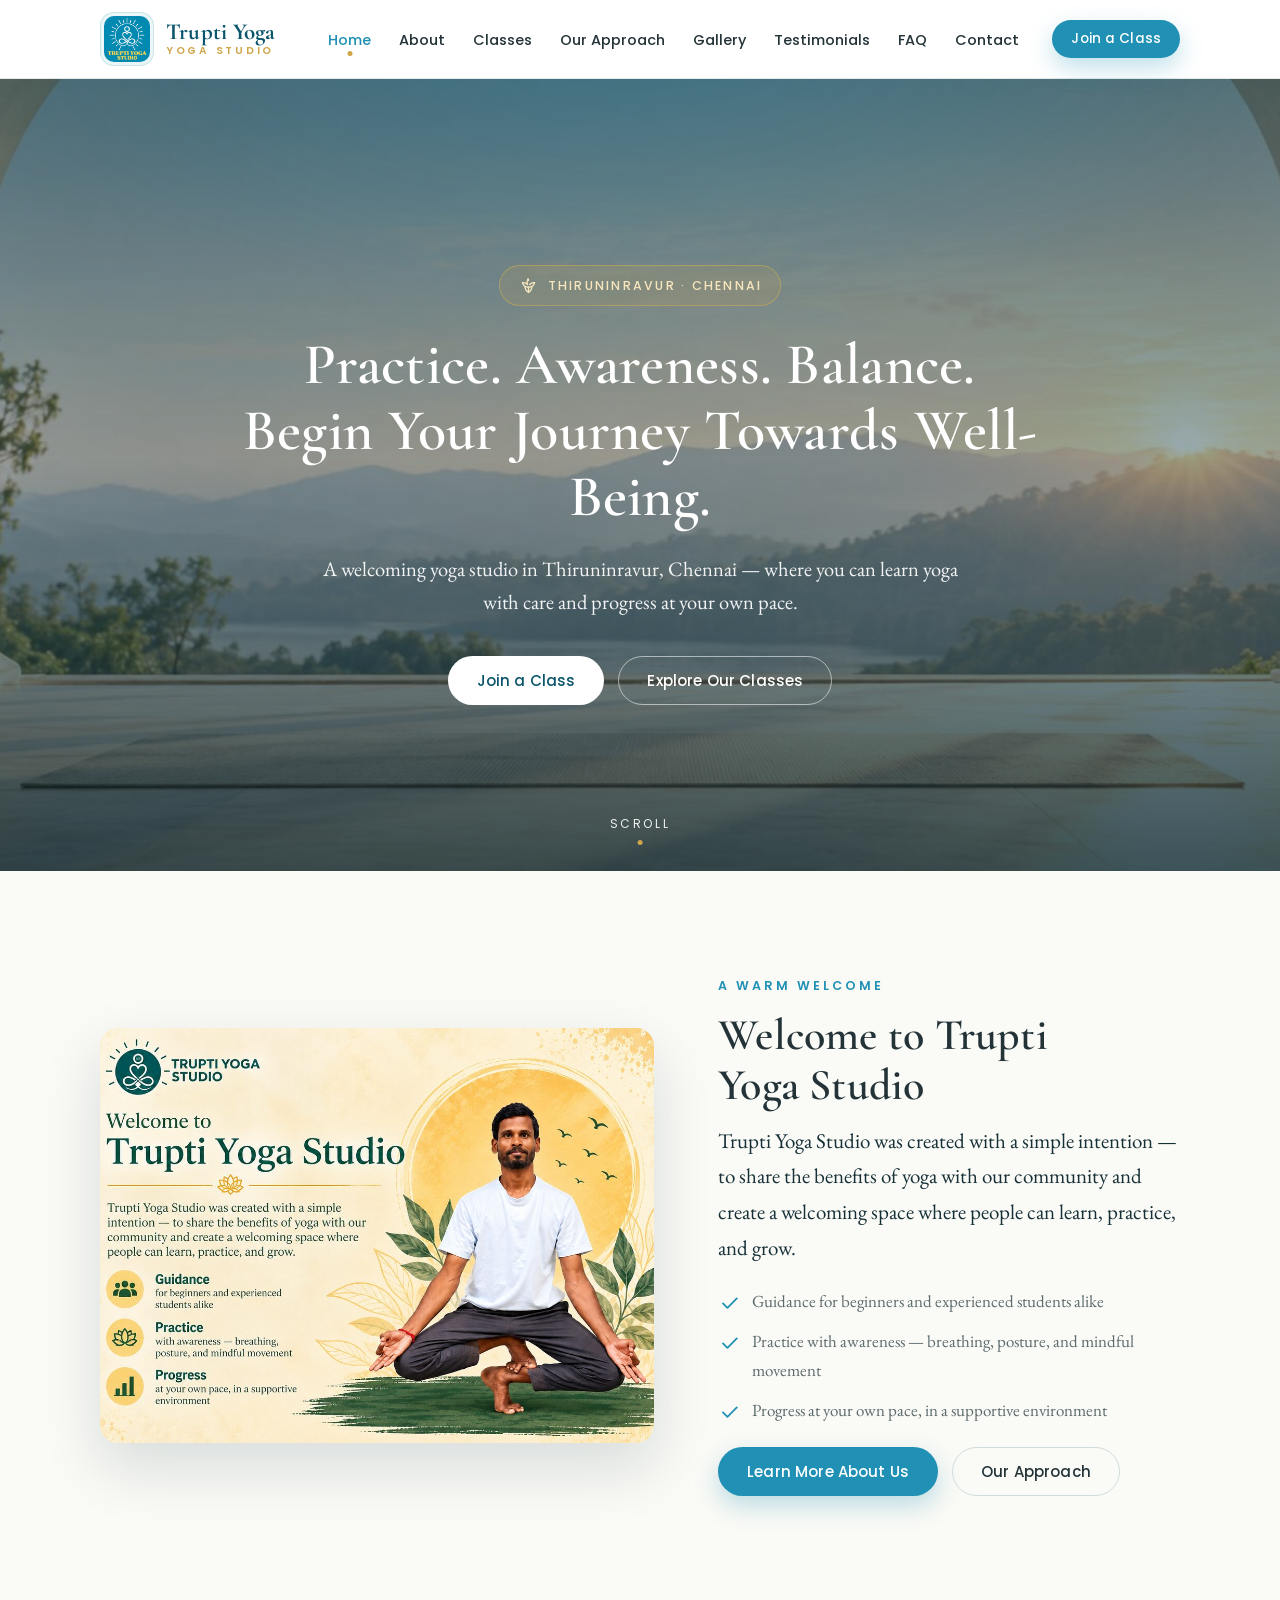
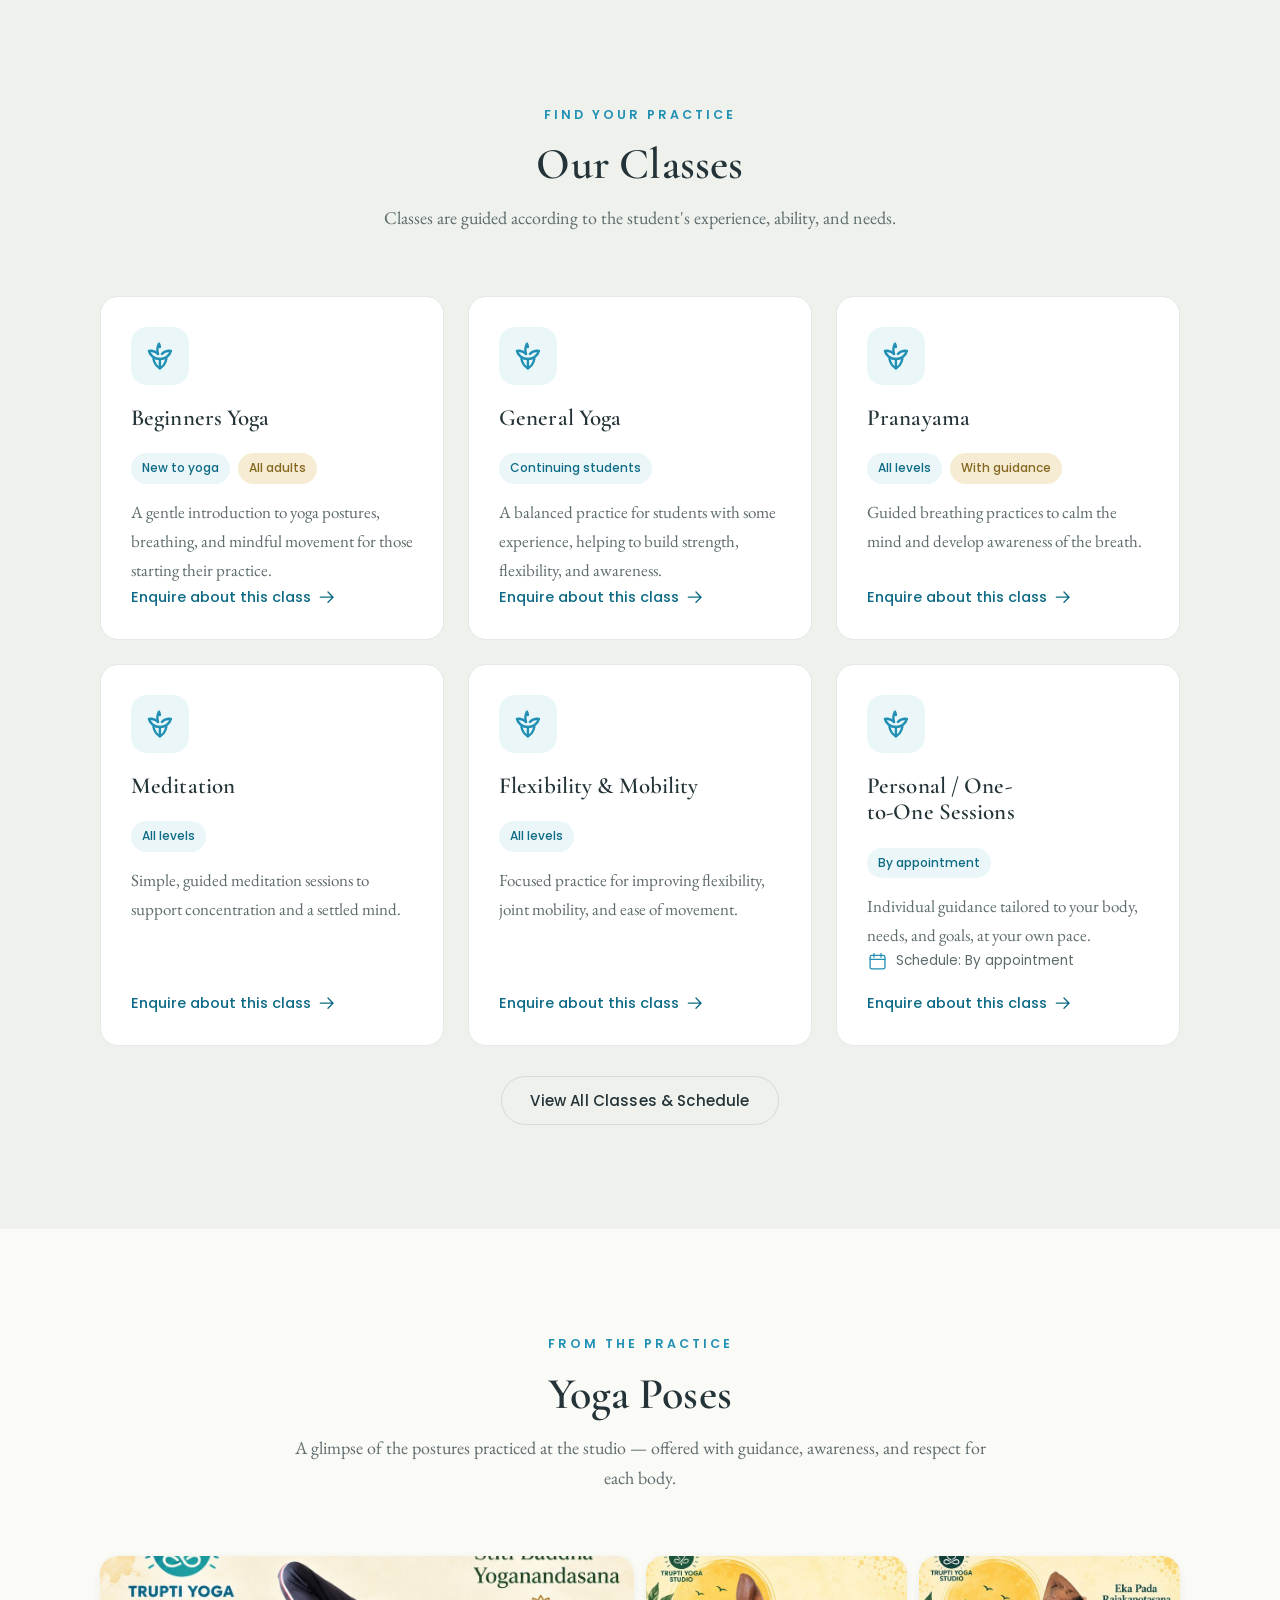
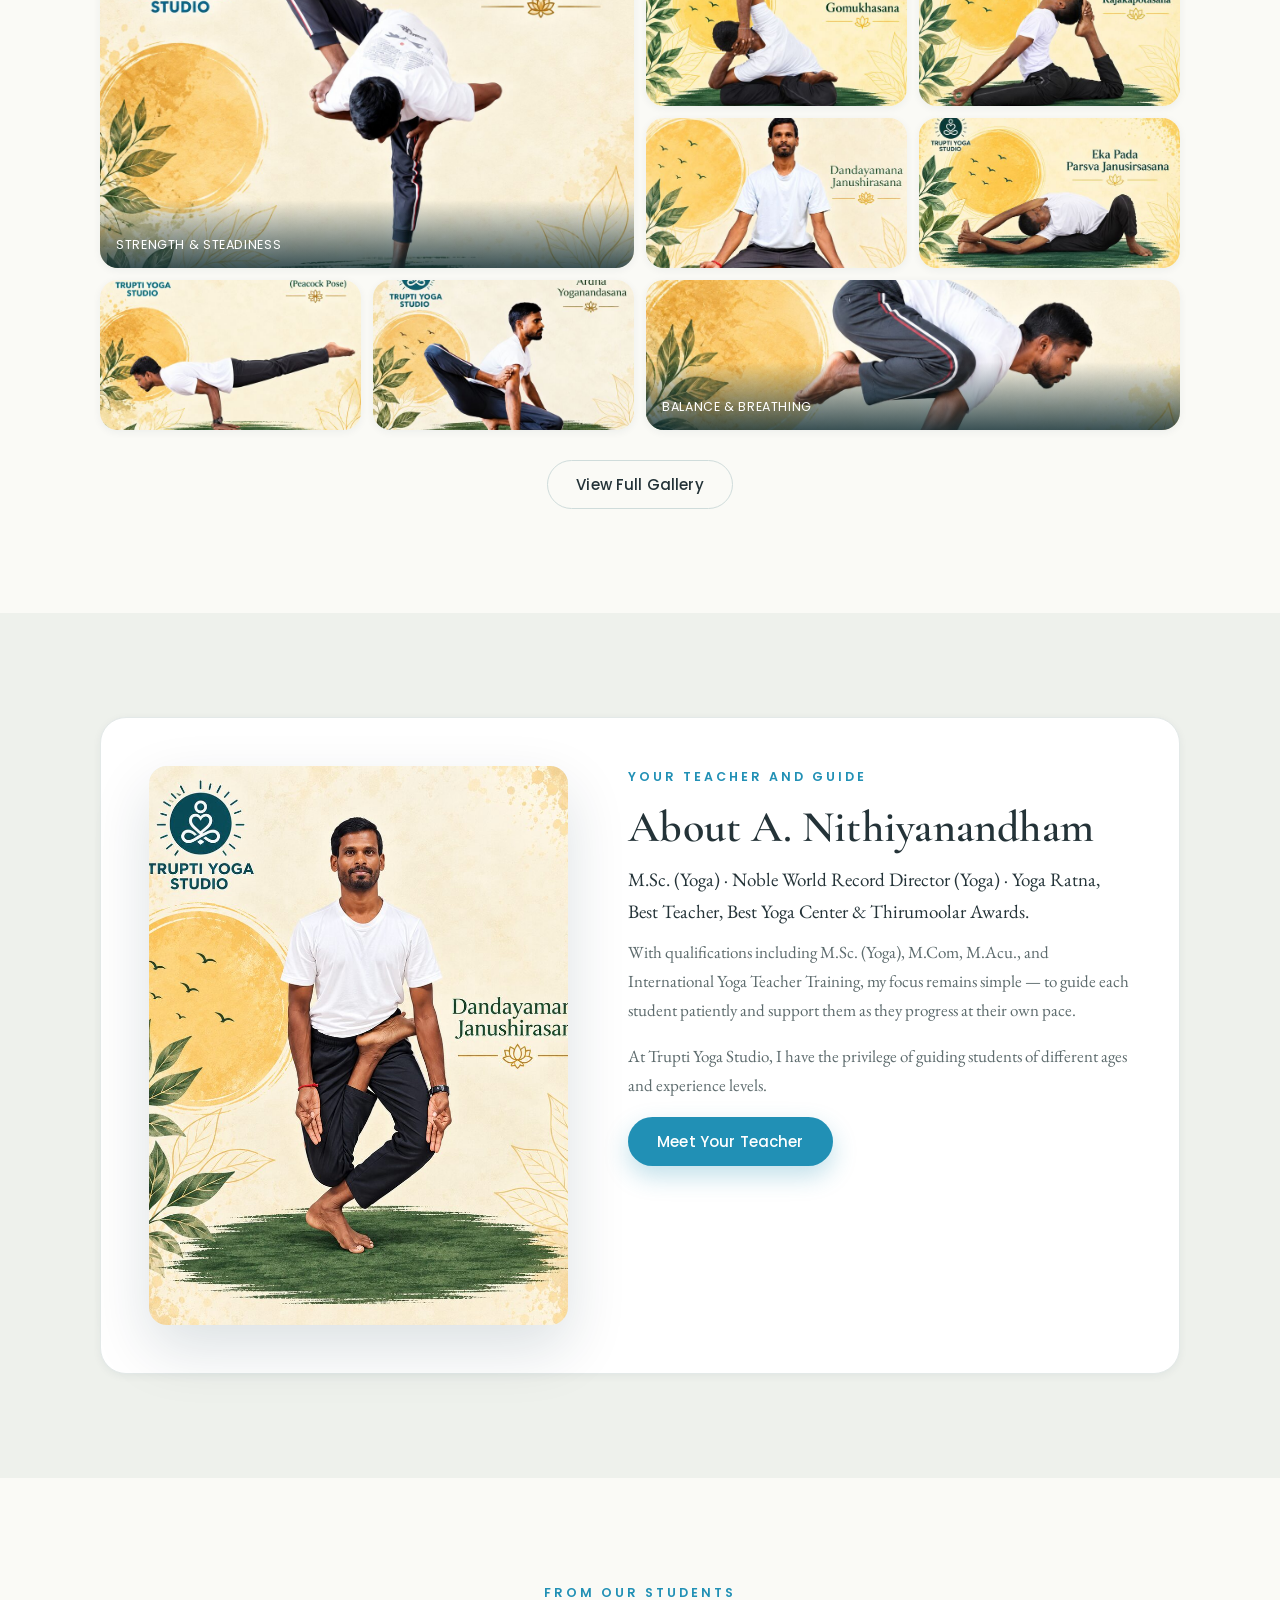
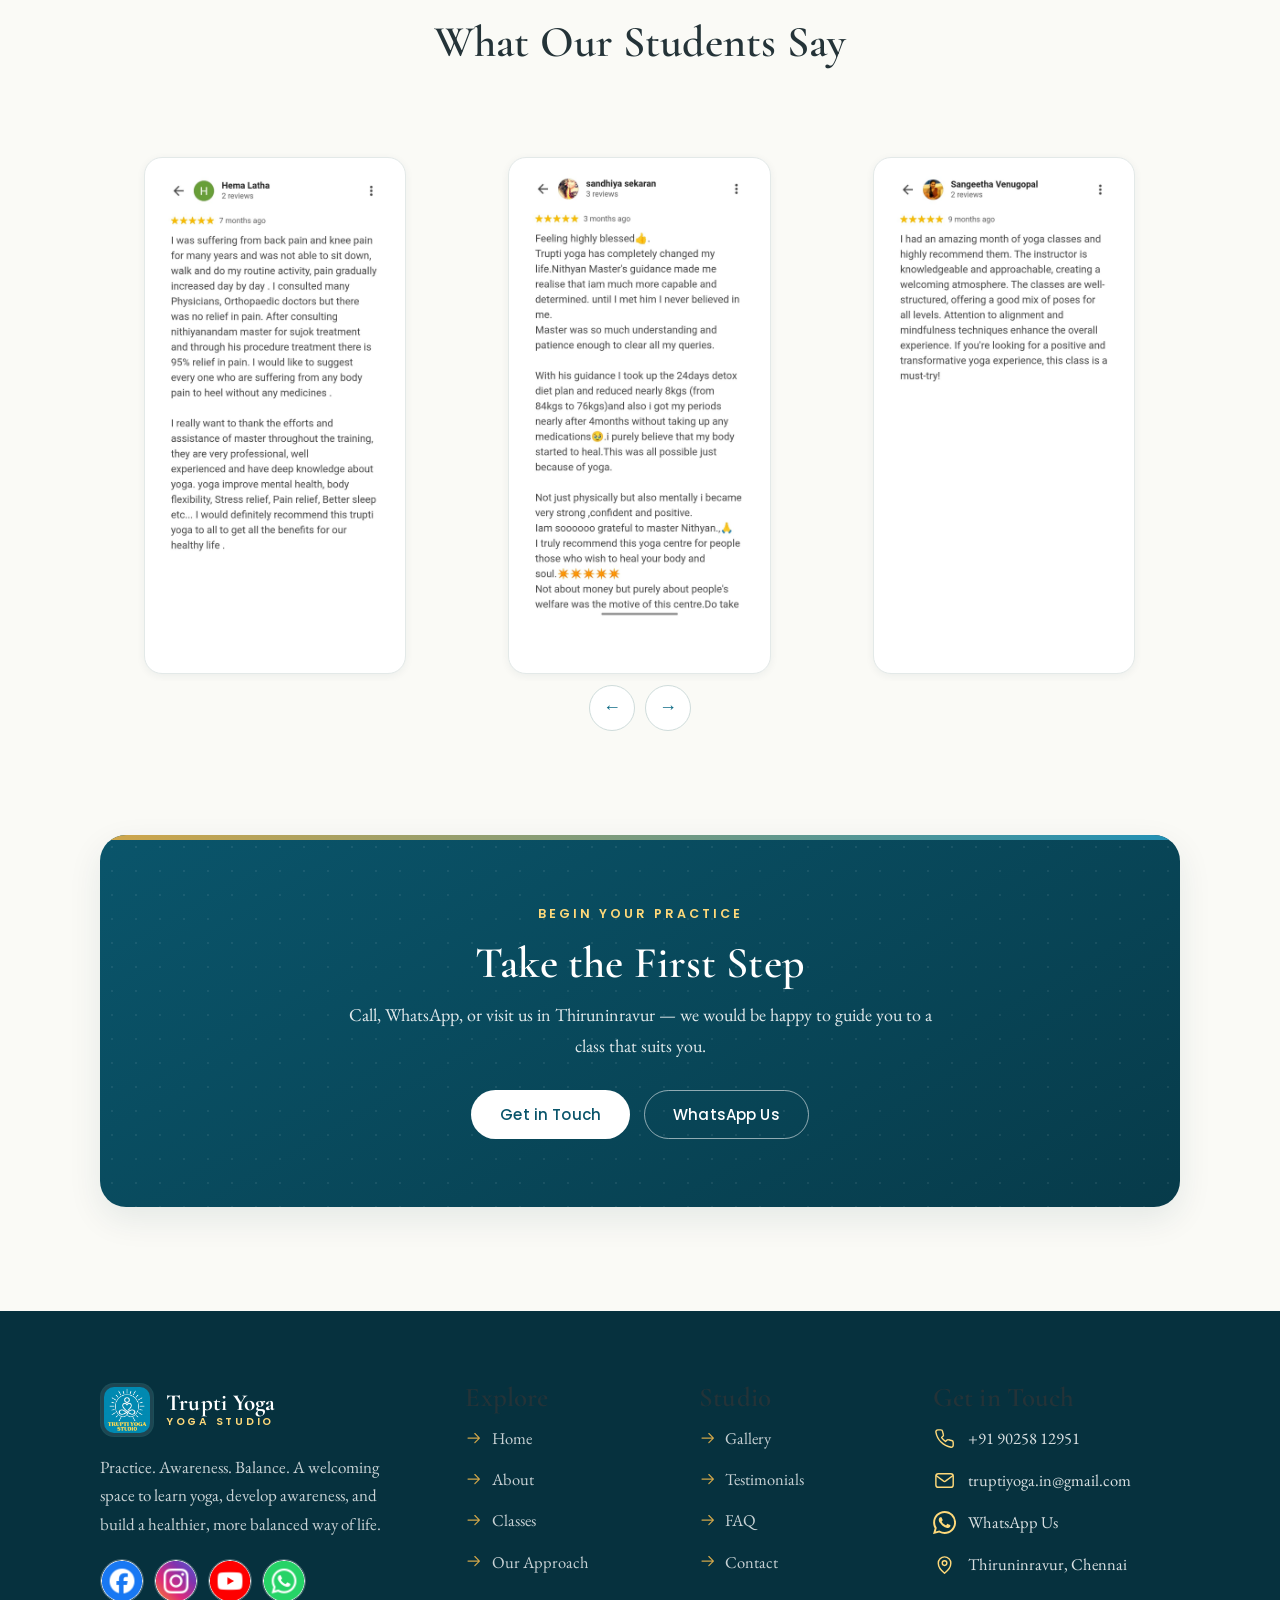
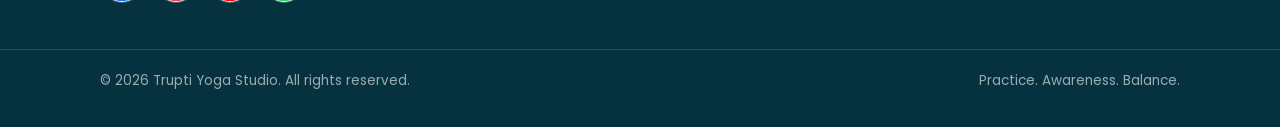
==== index.html @ 6961a02c "Trupti Yoga Studio website — static 8-page site with gallery, testimonials, FAQ and image pipeline" ====
<!DOCTYPE html>
<html lang="en">
<head>
  <meta charset="utf-8">
  <meta name="viewport" content="width=device-width, initial-scale=1">
  <title>Trupti Yoga Studio — Yoga Classes in Thiruninravur, Chennai</title>
  <meta name="description" content="Trupti Yoga Studio offers yoga classes in Thiruninravur, Chennai. Learn yoga with care, practice with awareness, and progress at your own pace under experienced guidance.">
  <link rel="canonical" href="https://truptiyoga.in/">
  <meta property="og:type" content="website">
  <meta property="og:site_name" content="Trupti Yoga Studio">
  <meta property="og:title" content="Trupti Yoga Studio — Practice. Awareness. Balance.">
  <meta property="og:description" content="A welcoming yoga studio in Thiruninravur, Chennai. Begin your journey towards balance and well-being.">
  <meta property="og:url" content="https://truptiyoga.in/">
  <meta property="og:image" content="https://truptiyoga.in/assets/img-gen/hero/hero.jpg">
  <meta name="twitter:card" content="summary_large_image">
  <link rel="icon" href="assets/img/favicon.png">
  <link rel="apple-touch-icon" href="assets/img/favicon.png">
  <link rel="preconnect" href="https://fonts.googleapis.com">
  <link rel="preconnect" href="https://fonts.gstatic.com" crossorigin>
  <link href="https://fonts.googleapis.com/css2?family=Cormorant+Garamond:wght@500;600;700&family=EB+Garamond:ital,wght@0,400;0,500;1,400&family=Poppins:wght@400;500;600&display=swap" rel="stylesheet">
  <link rel="stylesheet" href="assets/css/style.css">
  <script type="application/ld+json">
  {
    "@context": "https://schema.org",
    "@type": "YogaStudio",
    "name": "Trupti Yoga Studio",
    "image": "https://truptiyoga.in/assets/img-gen/hero/hero.jpg",
    "url": "https://truptiyoga.in/",
    "telephone": "+919025812951",
    "email": "truptiyoga.in@gmail.com",
    "founder": { "@type": "Person", "name": "A. Nithiyanandham" },
    "address": [
      {
        "@type": "PostalAddress",
        "streetAddress": "No. 48B, 6th Street, Sriram Nagar, Thiruninravur",
        "addressLocality": "Chennai",
        "postalCode": "602024",
        "addressCountry": "IN"
      }
    ],
    "sameAs": [
      "https://www.facebook.com/Truptiyogain-1676093939148452/",
      "https://www.instagram.com/truptiyoga.in/profilecard/?igsh=MXFwMzd0Mjl0b3k1cw==",
      "https://youtube.com/channel/UCzvp51ODq6W5MI6fbsEOo-w"
    ]
  }
  </script>
</head>
<body>
  <a class="skip-link" href="#main">Skip to main content</a>

  <header class="site-header">
    <div class="container header-inner">
      <a class="brand" href="index.html" aria-label="Trupti Yoga Studio — home">
        <span class="brand-logo"><img src="assets/img/trupti-logo.jpg" alt="Trupti Yoga Studio logo"></span>
        <span class="brand-text">
          <span class="brand-name">Trupti Yoga</span>
          <span class="brand-tag">Yoga Studio</span>
        </span>
      </a>
      <nav class="nav" aria-label="Primary navigation">
        <ul class="nav-list">
          <li><a class="nav-link" href="index.html">Home</a></li>
          <li><a class="nav-link" href="about.html">About</a></li>
          <li><a class="nav-link" href="classes.html">Classes</a></li>
          <li><a class="nav-link" href="approach.html">Our Approach</a></li>
          <li><a class="nav-link" href="gallery.html">Gallery</a></li>
          <li><a class="nav-link" href="testimonials.html">Testimonials</a></li>
          <li><a class="nav-link" href="faq.html">FAQ</a></li>
          <li><a class="nav-link" href="contact.html">Contact</a></li>
        </ul>
        <a class="btn btn--primary btn--sm nav-cta" href="contact.html">Join a Class</a>
      </nav>
      <button type="button" class="nav-toggle" aria-expanded="false" aria-controls="mobile-menu" aria-label="Open menu">
        <svg class="icon" aria-hidden="true"><use href="assets/icons.svg?v=brand#i-menu"></use></svg>
      </button>
    </div>
  </header>

  <div class="mobile-menu" id="mobile-menu">
    <div class="mobile-menu-top">
      <span class="brand-name" style="color:#fff">Trupti Yoga</span>
      <button type="button" class="mobile-menu-close" aria-label="Close menu">
        <svg class="icon" aria-hidden="true"><use href="assets/icons.svg?v=brand#i-close"></use></svg>
      </button>
    </div>
    <nav aria-label="Mobile navigation">
      <ul class="mobile-nav">
        <li><a class="mobile-nav-link" href="index.html">Home</a></li>
        <li><a class="mobile-nav-link" href="about.html">About</a></li>
        <li><a class="mobile-nav-link" href="classes.html">Classes</a></li>
        <li><a class="mobile-nav-link" href="approach.html">Our Approach</a></li>
        <li><a class="mobile-nav-link" href="gallery.html">Gallery</a></li>
        <li><a class="mobile-nav-link" href="testimonials.html">Testimonials</a></li>
        <li><a class="mobile-nav-link" href="faq.html">FAQ</a></li>
        <li><a class="mobile-nav-link" href="contact.html">Contact</a></li>
      </ul>
    </nav>
    <div class="mobile-menu-foot">
      <a class="btn btn--light" href="contact.html">Join a Class</a>
      <a href="tel:+919025812951"><svg class="icon" aria-hidden="true"><use href="assets/icons.svg?v=brand#i-phone"></use></svg>+91 90258 12951</a>
      <a href="mailto:truptiyoga.in@gmail.com"><svg class="icon" aria-hidden="true"><use href="assets/icons.svg?v=brand#i-mail"></use></svg>truptiyoga.in@gmail.com</a>
      <div class="mobile-menu-social">
        <a href="https://www.facebook.com/Truptiyogain-1676093939148452/" target="_blank" rel="noopener" aria-label="Facebook"><img class="social-img" src="assets/img/social/facebook.jpg" alt="Facebook" width="44" height="44"></a>
        <a href="https://www.instagram.com/truptiyoga.in/profilecard/?igsh=MXFwMzd0Mjl0b3k1cw==" target="_blank" rel="noopener" aria-label="Instagram"><img class="social-img" src="assets/img/social/instagram.jpg" alt="Instagram" width="44" height="44"></a>
        <a href="https://youtube.com/channel/UCzvp51ODq6W5MI6fbsEOo-w" target="_blank" rel="noopener" aria-label="YouTube"><img class="social-img" src="assets/img/social/youtube.jpg" alt="YouTube" width="44" height="44"></a>
        <a href="https://wa.me/+919025812951" target="_blank" rel="noopener" aria-label="WhatsApp"><img class="social-img" src="assets/img/social/whatsapp.jpg" alt="WhatsApp" width="44" height="44"></a>
      </div>
    </div>
  </div>

  <main id="main">
    <!-- ============ HERO ============ -->
    <section class="hero" aria-label="Welcome to Trupti Yoga Studio">
      <div class="hero-media">
        <img src="assets/img-gen/hero/hero-md.jpg" srcset="assets/img-gen/hero/hero-md.jpg 1200w, assets/img-gen/hero/hero.jpg 1600w" sizes="100vw" alt="" fetchpriority="high">
      </div>
      <div class="hero-inner">
        <span class="hero-badge"><svg class="icon" aria-hidden="true"><use href="assets/icons.svg?v=brand#i-lotus"></use></svg>Thiruninravur · Chennai</span>
        <h1 class="hero-title">Practice. Awareness. Balance.<br>Begin Your Journey Towards Well-Being.</h1>
        <p class="hero-sub">A welcoming yoga studio in Thiruninravur, Chennai — where you can learn yoga with care and progress at your own pace.</p>
        <div class="hero-actions">
          <a class="btn btn--light" href="contact.html">Join a Class</a>
          <a class="btn btn--on-dark" href="classes.html">Explore Our Classes</a>
        </div>
      </div>
      <a class="hero-scroll" href="#welcome" aria-label="Scroll down to welcome section">
        <span>Scroll</span>
        <span class="dot"></span>
      </a>
    </section>

    <!-- ============ WELCOME ============ -->
    <section id="welcome" class="section">
      <div class="container">
        <div class="split split--flip">
          <div class="split-media reveal">
            <div class="frame frame--4-3">
              <img src="assets/img-gen/sections/welcome.jpg" alt="Yoga practice at Trupti Yoga Studio" loading="lazy">
            </div>
          </div>
          <div class="split-body reveal">
            <span class="sec-eyebrow">A warm welcome</span>
            <h2>Welcome to Trupti Yoga Studio</h2>
            <p class="lead">Trupti Yoga Studio was created with a simple intention — to share the benefits of yoga with our community and create a welcoming space where people can learn, practice, and grow.</p>
            <ul class="benefit-list" style="margin:22px 0;">
              <li><svg class="icon" aria-hidden="true"><use href="assets/icons.svg?v=brand#i-check"></use></svg>Guidance for beginners and experienced students alike</li>
              <li><svg class="icon" aria-hidden="true"><use href="assets/icons.svg?v=brand#i-check"></use></svg>Practice with awareness — breathing, posture, and mindful movement</li>
              <li><svg class="icon" aria-hidden="true"><use href="assets/icons.svg?v=brand#i-check"></use></svg>Progress at your own pace, in a supportive environment</li>
            </ul>
            <div class="hero-actions" style="justify-content:flex-start;">
              <a class="btn btn--primary" href="about.html">Learn More About Us</a>
              <a class="btn btn--ghost" href="approach.html">Our Approach</a>
            </div>
          </div>
        </div>
      </div>
    </section>

    <!-- ============ CLASSES ============ -->
    <section id="classes" class="section section--tint">
      <div class="container">
        <div class="sec-head reveal">
          <span class="sec-eyebrow">Find your practice</span>
          <h2 class="sec-title">Our Classes</h2>
          <p class="sec-sub">Classes are guided according to the student's experience, ability, and needs.</p>
          <span class="sec-divider" aria-hidden="true"></span>
        </div>
        <div id="classes-grid" class="classes-grid">
          <noscript><p class="sec-sub">Please enable JavaScript to view the class list, or <a href="contact.html">contact us</a> directly.</p></noscript>
        </div>
        <div class="hero-actions" style="margin-top:30px;">
          <a class="btn btn--ghost" href="classes.html">View All Classes &amp; Schedule</a>
        </div>
      </div>
    </section>

    <!-- ============ POSES ============ -->
    <section class="section">
      <div class="container">
        <div class="sec-head reveal">
          <span class="sec-eyebrow">From the practice</span>
          <h2 class="sec-title">Yoga Poses</h2>
          <p class="sec-sub">A glimpse of the postures practiced at the studio — offered with guidance, awareness, and respect for each body.</p>
          <span class="sec-divider" aria-hidden="true"></span>
        </div>
        <div class="collage">
          <a href="gallery.html" class="collage-tile c-big reveal" aria-label="Open gallery — yoga poses at Trupti Yoga Studio">
            <img src="assets/img-gen/gallery/pose-full-02.jpg" alt="Yoga pose at Trupti Yoga Studio" loading="lazy">
            <span class="collage-cap">Strength &amp; steadiness</span>
          </a>
          <a href="gallery.html" class="collage-tile reveal reveal-delay-1" aria-label="Open gallery — yoga poses at Trupti Yoga Studio">
            <img src="assets/img-gen/gallery/gal-pose-15.jpg" alt="Yoga pose at Trupti Yoga Studio" loading="lazy">
          </a>
          <a href="gallery.html" class="collage-tile reveal reveal-delay-2" aria-label="Open gallery — yoga poses at Trupti Yoga Studio">
            <img src="assets/img-gen/gallery/gal-pose-14.jpg" alt="Yoga pose at Trupti Yoga Studio" loading="lazy">
          </a>
          <a href="gallery.html" class="collage-tile reveal reveal-delay-1" aria-label="Open gallery — yoga poses at Trupti Yoga Studio">
            <img src="assets/img-gen/gallery/gal-pose-08.jpg" alt="Yoga pose at Trupti Yoga Studio" loading="lazy">
          </a>
          <a href="gallery.html" class="collage-tile reveal reveal-delay-2" aria-label="Open gallery — yoga poses at Trupti Yoga Studio">
            <img src="assets/img-gen/gallery/gal-pose-12.jpg" alt="Yoga pose at Trupti Yoga Studio" loading="lazy">
          </a>
          <a href="gallery.html" class="collage-tile reveal reveal-delay-1" aria-label="Open gallery — yoga poses at Trupti Yoga Studio">
            <img src="assets/img-gen/gallery/gal-pose-09.jpg" alt="Yoga pose at Trupti Yoga Studio" loading="lazy">
          </a>
          <a href="gallery.html" class="collage-tile reveal reveal-delay-2" aria-label="Open gallery — yoga poses at Trupti Yoga Studio">
            <img src="assets/img-gen/gallery/gal-pose-03.jpg" alt="Yoga pose at Trupti Yoga Studio" loading="lazy">
          </a>
          <a href="gallery.html" class="collage-tile c-wide reveal" aria-label="Open gallery — yoga poses at Trupti Yoga Studio">
            <img src="assets/img-gen/gallery/pose-full-01.jpg" alt="Yoga pose at Trupti Yoga Studio" loading="lazy">
            <span class="collage-cap">Balance &amp; breathing</span>
          </a>
        </div>
        <div class="hero-actions" style="margin-top:30px;">
          <a class="btn btn--ghost" href="gallery.html">View Full Gallery</a>
        </div>
      </div>
    </section>

    <!-- ============ TEACHER ============ -->
    <section class="section section--tint">
      <div class="container">
        <div class="teacher-card reveal">
          <div class="frame frame--3-4">
            <img src="assets/img-gen/sections/teacher.jpg" alt="A. Nithiyanandham in a yoga pose" loading="lazy">
          </div>
          <div>
            <span class="sec-eyebrow">Your teacher and guide</span>
            <h2>About A. Nithiyanandham</h2>
            <p class="lead" style="margin-bottom:10px;">M.Sc. (Yoga) · Noble World Record Director (Yoga) · Yoga Ratna, Best Teacher, Best Yoga Center &amp; Thirumoolar Awards.</p>
            <div class="card-text">
              <p>With qualifications including M.Sc. (Yoga), M.Com, M.Acu., and International Yoga Teacher Training, my focus remains simple — to guide each student patiently and support them as they progress at their own pace.</p>
              <p>At Trupti Yoga Studio, I have the privilege of guiding students of different ages and experience levels.</p>
            </div>
            <div class="hero-actions" style="justify-content:flex-start;">
              <a class="btn btn--primary" href="about.html">Meet Your Teacher</a>
            </div>
          </div>
        </div>
      </div>
    </section>

    <!-- ============ TESTIMONIALS ============ -->
    <section class="section">
      <div class="container">
        <div class="sec-head reveal">
          <span class="sec-eyebrow">From our students</span>
          <h2 class="sec-title">What Our Students Say</h2>
          <span class="sec-divider" aria-hidden="true"></span>
        </div>
        <div class="testimonial-shell reveal">
          <div id="testimonial-track" class="testimonial-track">
            <noscript><p class="sec-sub">Please enable JavaScript to view student feedback, or <a href="contact.html">contact the studio</a>.</p></noscript>
          </div>
          <div class="testimonial-actions">
            <button type="button" class="testimonial-btn testimonial-prev" aria-label="Previous testimonials">&#8592;</button>
            <button type="button" class="testimonial-btn testimonial-next" aria-label="Next testimonials">&#8594;</button>
          </div>
        </div>
      </div>
    </section>

    <!-- ============ CTA ============ -->
    <section class="section section--bare" style="padding-top:0;">
      <div class="container">
        <div class="cta-band reveal">
          <span class="sec-eyebrow" style="color:#ffd97a;">Begin your practice</span>
          <h2>Take the First Step</h2>
          <p>Call, WhatsApp, or visit us in Thiruninravur — we would be happy to guide you to a class that suits you.</p>
          <div class="hero-actions">
            <a class="btn btn--light" href="contact.html">Get in Touch</a>
            <a class="btn btn--on-dark" href="https://wa.me/+919025812951" target="_blank" rel="noopener">WhatsApp Us</a>
          </div>
        </div>
      </div>
    </section>
  </main>

  <footer class="site-footer">
    <div class="container">
      <div class="footer-grid">
        <div class="footer-brand">
          <a class="brand" href="index.html">
            <span class="brand-logo"><img src="assets/img/trupti-logo.jpg" alt=""></span>
            <span class="brand-text">
              <span class="brand-name">Trupti Yoga</span>
              <span class="brand-tag">Yoga Studio</span>
            </span>
          </a>
          <p>Practice. Awareness. Balance. A welcoming space to learn yoga, develop awareness, and build a healthier, more balanced way of life.</p>
          <div class="footer-social">
            <a href="https://www.facebook.com/Truptiyogain-1676093939148452/" target="_blank" rel="noopener" aria-label="Facebook"><img class="social-img" src="assets/img/social/facebook.jpg" alt="Facebook" width="44" height="44"></a>
            <a href="https://www.instagram.com/truptiyoga.in/profilecard/?igsh=MXFwMzd0Mjl0b3k1cw==" target="_blank" rel="noopener" aria-label="Instagram"><img class="social-img" src="assets/img/social/instagram.jpg" alt="Instagram" width="44" height="44"></a>
            <a href="https://youtube.com/channel/UCzvp51ODq6W5MI6fbsEOo-w" target="_blank" rel="noopener" aria-label="YouTube"><img class="social-img" src="assets/img/social/youtube.jpg" alt="YouTube" width="44" height="44"></a>
            <a href="https://wa.me/+919025812951" target="_blank" rel="noopener" aria-label="WhatsApp"><img class="social-img" src="assets/img/social/whatsapp.jpg" alt="WhatsApp" width="44" height="44"></a>
          </div>
        </div>
        <div>
          <h3>Explore</h3>
          <ul class="footer-links">
            <li><a href="index.html"><svg class="icon" aria-hidden="true"><use href="assets/icons.svg?v=brand#i-arrow"></use></svg>Home</a></li>
            <li><a href="about.html"><svg class="icon" aria-hidden="true"><use href="assets/icons.svg?v=brand#i-arrow"></use></svg>About</a></li>
            <li><a href="classes.html"><svg class="icon" aria-hidden="true"><use href="assets/icons.svg?v=brand#i-arrow"></use></svg>Classes</a></li>
            <li><a href="approach.html"><svg class="icon" aria-hidden="true"><use href="assets/icons.svg?v=brand#i-arrow"></use></svg>Our Approach</a></li>
          </ul>
        </div>
        <div>
          <h3>Studio</h3>
          <ul class="footer-links">
            <li><a href="gallery.html"><svg class="icon" aria-hidden="true"><use href="assets/icons.svg?v=brand#i-arrow"></use></svg>Gallery</a></li>
            <li><a href="testimonials.html"><svg class="icon" aria-hidden="true"><use href="assets/icons.svg?v=brand#i-arrow"></use></svg>Testimonials</a></li>
            <li><a href="faq.html"><svg class="icon" aria-hidden="true"><use href="assets/icons.svg?v=brand#i-arrow"></use></svg>FAQ</a></li>
            <li><a href="contact.html"><svg class="icon" aria-hidden="true"><use href="assets/icons.svg?v=brand#i-arrow"></use></svg>Contact</a></li>
          </ul>
        </div>
        <div>
          <h3>Get in Touch</h3>
          <ul class="footer-contact">
            <li><a href="tel:+919025812951"><svg class="icon" aria-hidden="true"><use href="assets/icons.svg?v=brand#i-phone"></use></svg>+91 90258 12951</a></li>
            <li><a href="mailto:truptiyoga.in@gmail.com"><svg class="icon" aria-hidden="true"><use href="assets/icons.svg?v=brand#i-mail"></use></svg>truptiyoga.in@gmail.com</a></li>
            <li><a href="https://wa.me/+919025812951" target="_blank" rel="noopener"><svg class="icon" aria-hidden="true"><use href="assets/icons.svg?v=brand#i-whatsapp"></use></svg>WhatsApp Us</a></li>
            <li><a href="contact.html"><svg class="icon" aria-hidden="true"><use href="assets/icons.svg?v=brand#i-pin"></use></svg>Thiruninravur, Chennai</a></li>
          </ul>
        </div>
      </div>
    </div>
    <div class="footer-bottom">
      <div class="container footer-bottom-inner">
        <p>© <span id="year"></span> Trupti Yoga Studio. All rights reserved.</p>
        <p>Practice. Awareness. Balance.</p>
      </div>
    </div>
  </footer>

  <button type="button" class="scroll-top" aria-label="Back to top">
    <svg class="icon" aria-hidden="true"><use href="assets/icons.svg?v=brand#i-chevron"></use></svg>
  </button>

  <script src="assets/js/site-data.js"></script>
  <script src="assets/js/main.js"></script>
</body>
</html>
---- assets/css/style.css ----
/* ============================================================
   TRUPTI YOGA STUDIO — design system (enterprise edition)
   ------------------------------------------------------------
   Palette derived from the supplied Trupti brand assets and
   intentionally kept stable:
     logo teal  #2190B5 · site divider #008080
     gold       #DAB34B · warm off-white background
   ============================================================ */

:root {
  /* Brand colours (do not change) */
  --primary: #1a7c93;
  --primary-strong: #2190b5;
  --primary-dark: #0e6b85;
  --primary-deep: #0a556b;
  --primary-light: #a3d5de;
  --primary-soft: #eaf6f8;
  --accent: #d0a64a;
  --accent-strong: #dab34b;
  --accent-soft: #f6ecd4;
  --sage: #b2bfb1;

  /* Neutrals */
  --bg: #fafaf6;
  --bg-sage: #eef1ec;
  --surface: #ffffff;
  --ink: #243338;
  --ink-strong: #163037;
  --muted: #5d6b6d;
  --line: #e3e9e8;
  --line-strong: #cfdcdb;

  /* Typography */
  --font-head: "Cormorant Garamond", Georgia, "Times New Roman", serif;
  --font-body: "EB Garamond", Georgia, serif;
  --font-ui: "Poppins", system-ui, -apple-system, "Segoe UI", Roboto, sans-serif;

  /* Shape & depth */
  --radius: 18px;
  --radius-sm: 10px;
  --radius-lg: 26px;
  --radius-pill: 999px;
  --shadow-sm: 0 2px 8px rgba(12, 55, 66, 0.06);
  --shadow: 0 12px 34px rgba(12, 55, 66, 0.09);
  --shadow-lg: 0 24px 60px rgba(8, 45, 56, 0.14);
  --ring: 0 0 0 4px var(--primary-soft);

  /* Rhythm */
  --container: 1160px;
  --space: clamp(64px, 9vw, 104px);
  --gut: clamp(20px, 4vw, 40px);

  --ease: cubic-bezier(0.22, 0.61, 0.36, 1);
}

/* ---------- Reset ---------- */
*, *::before, *::after { box-sizing: border-box; }
html { scroll-behavior: smooth; -webkit-text-size-adjust: 100%; }
body {
  margin: 0;
  font-family: var(--font-body);
  font-size: 19px;
  line-height: 1.7;
  color: var(--ink);
  background: var(--bg);
  -webkit-font-smoothing: antialiased;
  text-rendering: optimizeLegibility;
}
img { max-width: 100%; height: auto; display: block; }
a { color: var(--primary-dark); text-decoration: none; transition: color 0.2s; }
a:hover { color: var(--primary-strong); }
p { margin: 0 0 1em; }
h1, h2, h3, h4, h5, h6 {
  font-family: var(--font-head);
  color: var(--ink);
  line-height: 1.14;
  font-weight: 600;
  margin: 0 0 0.4em;
  text-wrap: balance;
  letter-spacing: 0.005em;
}
h1 { font-size: clamp(34px, 5.4vw, 58px); }
h2 { font-size: clamp(30px, 4.2vw, 44px); }
h3 { font-size: clamp(22px, 3vw, 27px); }
h4 { font-size: 21px; }
ul { padding: 0; margin: 0; list-style: none; }

::selection { background: var(--primary-soft); color: var(--primary-deep); }

:focus-visible {
  outline: 3px solid var(--primary-light);
  outline-offset: 2px;
  border-radius: 4px;
}

.skip-link {
  position: absolute;
  left: -999px;
  top: 0;
  z-index: 2000;
  background: var(--primary-deep);
  color: #fff;
  padding: 12px 20px;
  border-radius: 0 0 12px 0;
  font-family: var(--font-ui);
  font-size: 14px;
}
.skip-link:focus { left: 0; color: #fff; }

.container {
  max-width: var(--container);
  margin-inline: auto;
  padding-inline: var(--gut);
}
.container-narrow { max-width: 860px; }
.section { padding-block: var(--space); position: relative; }
.section--tint { background: var(--bg-sage); }
.section--bare { background: var(--bg); }

/* ---------- SVG icon helper ---------- */
.icon {
  width: 1.4em;
  height: 1.4em;
  flex: none;
  vertical-align: -0.25em;
}

/* ---------- Buttons ---------- */
.btn {
  display: inline-flex;
  align-items: center;
  justify-content: center;
  gap: 0.55em;
  font-family: var(--font-ui);
  font-weight: 500;
  font-size: 15px;
  letter-spacing: 0.01em;
  line-height: 1;
  padding: 16px 28px;
  border-radius: var(--radius-pill);
  border: 1.5px solid transparent;
  cursor: pointer;
  transition: transform 0.25s var(--ease), background-color 0.25s, color 0.25s, border-color 0.25s, box-shadow 0.25s;
  white-space: nowrap;
}
.btn .icon { font-size: 1.15em; }
.btn:active { transform: translateY(1px); }
.btn--primary {
  background: var(--primary-strong); color: #fff;
  box-shadow: 0 10px 24px rgba(33, 144, 181, 0.28);
}
.btn--primary:hover { background: var(--primary-dark); color: #fff; box-shadow: 0 12px 28px rgba(14, 107, 133, 0.34); }
.btn--soft { background: var(--primary-soft); color: var(--primary-dark); }
.btn--soft:hover { background: var(--primary-light); color: var(--primary-deep); }
.btn--ghost { border-color: var(--line-strong); color: var(--ink); background: transparent; }
.btn--ghost:hover { border-color: var(--primary-strong); color: var(--primary-dark); background: var(--surface); }
.btn--light { background: #fff; color: var(--primary-deep); }
.btn--light:hover { background: var(--primary-soft); color: var(--primary-deep); }
.btn--on-dark { border-color: rgba(255,255,255,0.55); color: #fff; background: transparent; }
.btn--on-dark:hover { background: rgba(255,255,255,0.14); color: #fff; border-color: #fff; }
.btn--sm { padding: 11px 18px; font-size: 13.5px; }
.btn--accent { background: var(--accent); color: #26343a; }
.btn--accent:hover { background: var(--accent-strong); color: #26343a; }

/* Text link */
.tlink {
  font-family: var(--font-ui);
  font-size: 14.5px;
  font-weight: 500;
  color: var(--primary-dark);
  display: inline-flex;
  align-items: center;
  gap: 0.4em;
  transition: gap 0.25s var(--ease), color 0.2s;
}
.tlink:hover { gap: 0.7em; color: var(--primary-deep); }
.tlink .icon { font-size: 1em; }

/* Inline chips / verified badges */
.chip {
  display: inline-flex;
  align-items: center;
  gap: 8px;
  font-family: var(--font-ui);
  font-size: 13px;
  font-weight: 500;
  color: var(--primary-dark);
  background: var(--surface);
  border: 1px solid var(--line-strong);
  border-radius: var(--radius-pill);
  padding: 8px 15px;
}
.chip .icon { color: var(--primary-strong); }

/* ---------- Section heading ---------- */
.sec-head { max-width: 720px; margin: 0 auto calc(var(--space) * 0.6) ; text-align: center; }
.sec-eyebrow {
  font-family: var(--font-ui);
  font-size: 12.5px;
  font-weight: 600;
  letter-spacing: 0.24em;
  text-transform: uppercase;
  color: var(--primary-strong);
  margin-bottom: 14px;
  display: block;
}
.sec-title { font-size: clamp(30px, 4.2vw, 44px); margin-bottom: 14px; }
.sec-sub { color: var(--muted); font-size: 18px; margin-bottom: 0; }
.sec-head--left { text-align: left; margin-inline: 0; }
.sec-divider {
  width: 64px;
  height: 3px;
  border-radius: 3px;
  background: linear-gradient(90deg, var(--accent), var(--primary-strong));
  margin: 20px auto 0;
}
.sec-head--left .sec-divider { margin-inline: 0; }

/* ---------- Header ---------- */
.site-header {
  position: sticky;
  top: 0;
  z-index: 900;
  background: rgba(255,255,255,0.94);
  backdrop-filter: blur(14px);
  -webkit-backdrop-filter: blur(14px);
  border-bottom: 1px solid var(--line);
  transition: box-shadow 0.25s var(--ease);
}
.site-header.is-scrolled { box-shadow: var(--shadow-sm); }
.header-inner { display: flex; align-items: center; justify-content: space-between; gap: 20px; padding-block: 12px; }
.brand { display: flex; align-items: center; gap: 12px; }
.brand-logo {
  width: 54px; height: 54px; flex: none;
  background: var(--primary-soft);
  border-radius: 14px;
  display: grid; place-items: center;
  padding: 4px;
  box-shadow: inset 0 0 0 1px rgba(0,128,128,0.14);
}
.brand-logo img { width: 100%; height: 100%; object-fit: contain; border-radius: 10px; }
.brand-text { display: flex; flex-direction: column; gap: 2px; line-height: 1; }
.brand-name { font-family: var(--font-head); font-weight: 700; font-size: 23px; line-height: 1; color: var(--primary-deep); letter-spacing: 0.01em; }
.brand-tag { font-family: var(--font-ui); font-size: 10.5px; letter-spacing: 0.26em; text-transform: uppercase; color: var(--accent); font-weight: 600; }

.nav { display: flex; align-items: center; gap: 6px; }
.nav-list { display: flex; align-items: center; gap: 2px; }
.nav-link {
  font-family: var(--font-ui);
  font-size: 14.5px;
  font-weight: 500;
  color: var(--ink);
  padding: 9px 13px;
  border-radius: var(--radius-pill);
  transition: color 0.2s, background 0.2s;
  position: relative;
}
.nav-link:hover { color: var(--primary-dark); background: var(--primary-soft); }
.nav-link.is-active { color: var(--primary-strong); }
.nav-link.is-active::after {
  content: ""; position: absolute; left: 50%; bottom: 3px; transform: translateX(-50%);
  width: 5px; height: 5px; border-radius: 50%; background: var(--accent);
}
.nav-cta { margin-left: 14px; }

.nav-toggle {
  display: none;
  width: 46px; height: 46px;
  border: 1px solid var(--line-strong);
  background: var(--surface);
  border-radius: 12px;
  color: var(--primary-deep);
  cursor: pointer;
  align-items: center; justify-content: center;
}
.nav-toggle .icon { font-size: 24px; }

/* Mobile menu */
.mobile-menu {
  position: fixed; inset: 0; z-index: 1200;
  background: linear-gradient(160deg, var(--primary-deep), #073b4a);
  color: #fff;
  display: flex; flex-direction: column;
  padding: calc(var(--gut) + 20px) var(--gut) 48px;
  overflow-y: auto;
  opacity: 0; pointer-events: none;
  visibility: hidden;
  transition: opacity 0.3s var(--ease), visibility 0s linear 0.3s;
}
.mobile-menu.is-open { opacity: 1; pointer-events: auto; visibility: visible; transition-delay: 0s; }
.mobile-menu-top { display: flex; justify-content: space-between; align-items: flex-start; margin-bottom: 28px; }
.mobile-menu-brand { display: flex; gap: 10px; align-items: center; }
.mobile-menu-brand .brand-logo { width: 44px; height: 44px; background: rgba(255,255,255,0.1); }
.mobile-menu-close {
  width: 46px; height: 46px; border-radius: 50%;
  background: rgba(255,255,255,0.12); border: 1px solid rgba(255,255,255,0.25);
  color: #fff; cursor: pointer; display: grid; place-items: center; font-size: 22px;
}
.mobile-nav { display: grid; gap: 2px; margin-bottom: 34px; }
.mobile-nav-link {
  font-family: var(--font-head); font-size: 26px; font-weight: 600; color: #fff;
  padding: 10px 4px; border-bottom: 1px solid rgba(255,255,255,0.12);
  display: flex; justify-content: space-between; align-items: center; transition: color 0.2s;
}
.mobile-nav-link:hover { color: var(--accent-strong); }
.mobile-nav-link.is-active { color: var(--accent-strong); }
.mobile-menu-foot { font-family: var(--font-ui); font-size: 14px; color: rgba(255,255,255,0.85); display: grid; gap: 12px; }
.mobile-menu-foot a { color: #fff; display: inline-flex; gap: 8px; align-items: center; }
.mobile-menu-social { display: flex; gap: 12px; margin-top: 6px; }
.mobile-menu-social a { width: 40px; height: 40px; border-radius: 50%; border: 1px solid rgba(255,255,255,0.3); justify-content: center; overflow: hidden; padding: 0; }
.mobile-menu-social .social-img { width: 100%; height: 100%; border-radius: 50%; object-fit: cover; display: block; }
.mobile-menu-foot .icon { color: var(--accent-strong); }

/* ---------- Hero ---------- */
.hero {
  position: relative;
  min-height: min(88vh, 800px);
  display: flex; align-items: center; justify-content: center;
  color: #fff; text-align: center;
  overflow: hidden;
}
.hero-media { position: absolute; inset: 0; z-index: 0; }
.hero-media img { position: absolute; inset: 0; width: 100%; height: 100%; object-fit: cover; transform: scale(1.02); animation: hero-zoom 18s var(--ease) both; }
@keyframes hero-zoom { from { transform: scale(1.06); } to { transform: scale(1.02); } }
.hero-media::after {
  content: ""; position: absolute; inset: 0;
  background:
    radial-gradient(1200px 520px at 50% -10%, rgba(33,144,181,0.28), transparent 60%),
    linear-gradient(180deg, rgba(6,46,58,0.66), rgba(6,46,58,0.4) 48%, rgba(5,34,43,0.78));
}
.hero-inner { position: relative; z-index: 2; padding-block: 120px 100px; max-width: 880px; margin-inline: auto; padding-inline: var(--gut); }
.hero-badge {
  display: inline-flex; align-items: center; gap: 9px;
  font-family: var(--font-ui); font-size: 12.5px; font-weight: 500; letter-spacing: 0.18em; text-transform: uppercase;
  color: #f7e6bd; background: rgba(208,166,74,0.14);
  border: 1px solid rgba(218,179,75,0.45);
  border-radius: var(--radius-pill); padding: 9px 18px; margin-bottom: 26px;
}
.hero-badge .icon { font-size: 15px; }
.hero-title { color: #fff; margin-bottom: 22px; }
.hero-sub { font-size: 20.5px; line-height: 1.62; color: rgba(255,255,255,0.93); margin-bottom: 38px; max-width: 640px; margin-inline: auto; font-family: var(--font-body); }
.hero-actions { display: flex; gap: 14px; justify-content: center; flex-wrap: wrap; }
.hero-scroll {
  position: absolute; bottom: 26px; left: 50%; transform: translateX(-50%); z-index: 2;
  color: rgba(255,255,255,0.9); font-family: var(--font-ui); font-size: 12px; letter-spacing: 0.22em; text-transform: uppercase;
  display: inline-flex; flex-direction: column; align-items: center; gap: 6px;
}
.hero-scroll .dot { width: 5px; height: 5px; border-radius: 50%; background: var(--accent); animation: bounce 2.4s infinite; }
@keyframes bounce { 0%,100% { transform: translateY(0); opacity: 1; } 50% { transform: translateY(6px); opacity: 0.5; } }

/* Recognition bar (under hero / above sections) */
.recognition-bar { background: #073647; color: rgba(255,255,255,0.86); font-family: var(--font-ui); }
.recognition-bar-inner {
  display: flex; align-items: center; justify-content: center; gap: 10px 34px; flex-wrap: wrap;
  padding-block: 18px; font-size: 13.5px; font-weight: 500; letter-spacing: 0.04em;
}
.recognition-bar-item { display: inline-flex; align-items: center; gap: 10px; }
.recognition-bar-item .icon { color: var(--accent-strong); }
@media (max-width: 720px) { .recognition-bar-item { width: 100%; justify-content: center; } }

/* Page hero (inner pages) */
.page-hero {
  position: relative; color: #fff; text-align: center;
  padding: clamp(74px, 12vw, 124px) var(--gut) clamp(64px, 9vw, 96px);
  background: linear-gradient(150deg, var(--primary-deep), #073b4a 60%, #0a556b);
  overflow: hidden;
}
.page-hero::before {
  content: ""; position: absolute; inset: 0;
  background-image: radial-gradient(rgba(255,255,255,0.09) 1px, transparent 1px);
  background-size: 26px 26px;
}
.page-hero::after {
  content: ""; position: absolute; inset: auto 0 0 0; height: 5px;
  background: linear-gradient(90deg, var(--accent), var(--primary-strong), var(--accent));
}
.page-hero-inner { position: relative; z-index: 1; max-width: 800px; margin-inline: auto; }
.page-hero h1 { color: #fff; }
.page-hero p { color: rgba(255,255,255,0.9); font-size: 19px; }
.crumbs { font-family: var(--font-ui); font-size: 12.5px; letter-spacing: 0.1em; text-transform: uppercase; color: rgba(255,255,255,0.7); margin-bottom: 18px; }
.crumbs a { color: rgba(255,255,255,0.85); }
.crumbs a:hover { color: #fff; }
.crumbs .sep { margin-inline: 8px; color: var(--accent-strong); }

/* ---------- Cards ---------- */
.card {
  background: var(--surface);
  border: 1px solid var(--line);
  border-radius: var(--radius);
  padding: 30px;
  position: relative;
  overflow: hidden;
  transition: transform 0.3s var(--ease), box-shadow 0.3s var(--ease), border-color 0.3s;
}
.card::before {
  content: ""; position: absolute; inset: 0 0 auto 0; height: 3px;
  background: linear-gradient(90deg, var(--primary-strong), var(--accent));
  transform: scaleX(0); transform-origin: left;
  transition: transform 0.35s var(--ease);
}
.card:hover { transform: translateY(-6px); box-shadow: var(--shadow); border-color: var(--primary-light); }
.card:hover::before { transform: scaleX(1); }
.card-icon {
  width: 58px; height: 58px; border-radius: 16px;
  background: var(--primary-soft); color: var(--primary-strong);
  display: grid; place-items: center; margin-bottom: 20px;
  transition: background 0.3s, color 0.3s;
}
.card-icon .icon { font-size: 27px; }
.card:hover .card-icon { background: var(--primary-strong); color: #fff; }
.card-title { font-size: 23px; margin-bottom: 10px; }
.card-text { color: var(--muted); font-size: 17px; margin-bottom: 0; }

/* Why grid */
.why-grid { display: grid; grid-template-columns: repeat(3, 1fr); gap: 24px; }
.why-card .card-text { font-size: 17px; }

/* Classes */
.classes-grid { display: grid; grid-template-columns: repeat(3, 1fr); gap: 24px; }
.class-card { display: flex; flex-direction: column; }
.class-tags { display: flex; flex-wrap: wrap; gap: 8px; margin: 12px 0 14px; }
.tag {
  font-family: var(--font-ui); font-size: 12px; font-weight: 500;
  padding: 5px 11px; border-radius: var(--radius-pill);
  background: var(--primary-soft); color: var(--primary-dark);
}
.tag--alt { background: var(--accent-soft); color: #86681f; }
.class-card .card-text { flex: 1; }
.class-meta { display: grid; gap: 6px; margin: 0 0 18px; font-family: var(--font-ui); font-size: 13.5px; color: var(--muted); }
.class-meta span { display: inline-flex; gap: 8px; align-items: center; }
.class-meta .icon { font-size: 15px; color: var(--primary-strong); }

/* For everyone */
.audience-grid { display: grid; grid-template-columns: repeat(3, 1fr); gap: 24px; }
.audience-card { text-align: center; padding: 34px 26px; }
.audience-card .card-icon { margin-inline: auto; }
.audience-card .card-text { font-size: 16.5px; }

/* ---------- Media + split ---------- */
.split { display: grid; grid-template-columns: 5fr 6fr; gap: clamp(30px, 5vw, 64px); align-items: center; }
.split--flip { grid-template-columns: 6fr 5fr; }
.split-media { position: relative; }
.frame { border-radius: var(--radius); overflow: hidden; box-shadow: var(--shadow-lg); background: var(--primary-soft); }
.frame img { width: 100%; height: 100%; object-fit: cover; }
.frame--4-3 img, .frame--4-3 .pose-fill { aspect-ratio: 4/3; }
.frame--3-4 img { aspect-ratio: 3/4; }
.frame--soft-shadow { box-shadow: var(--shadow); }
.frame--accent {
  position: relative;
}
.frame--accent::after {
  content: ""; position: absolute; inset: auto -14px -14px auto; z-index: -1;
  width: 60%; height: 60%;
  background: linear-gradient(150deg, var(--primary-soft), var(--primary-light));
  border-radius: var(--radius);
}
.split-body h2 { margin-bottom: 12px; }
.split-body .lead { font-size: 21px; color: var(--ink-strong); }
.split-body p { color: var(--muted); }
.stat-strip { display: flex; gap: 22px; flex-wrap: wrap; margin-top: 24px; }
.stat { padding-left: 16px; border-left: 3px solid var(--accent); }
.stat b { display: block; font-family: var(--font-head); font-size: 30px; color: var(--primary-deep); line-height: 1; }
.stat span { font-family: var(--font-ui); font-size: 13px; color: var(--muted); }

/* ---------- Journey ---------- */
.journey { display: grid; grid-template-columns: repeat(5, 1fr); gap: 18px; position: relative; }
.journey-step {
  background: var(--surface); border: 1px solid var(--line); border-radius: var(--radius);
  padding: 26px 22px; position: relative; transition: transform 0.3s var(--ease), box-shadow 0.3s;
}
.journey-step:hover { transform: translateY(-5px); box-shadow: var(--shadow); }
.step-num {
  font-family: var(--font-head); font-size: 40px; font-weight: 700; color: var(--primary-soft);
  -webkit-text-stroke: 1px var(--primary-light);
  line-height: 1; display: block; margin-bottom: 14px;
}
.step-num .icon { position: absolute; top: 18px; right: 18px; font-size: 20px; color: var(--primary-light); }
.journey-step h3 { font-size: 21px; margin-bottom: 8px; }
.journey-step p { font-size: 16px; color: var(--muted); margin-bottom: 0; }

/* ---------- Philosophy band ---------- */
.philosophy {
  background: linear-gradient(150deg, var(--primary-deep), #073b4a);
  color: #fff;
}
.philosophy-inner { max-width: 900px; margin-inline: auto; text-align: center; padding-block: var(--space); }
.philosophy h2 { color: #fff; }
.philosophy .sec-eyebrow { color: #ffd97a; }
.philosophy-grid { display: grid; grid-template-columns: repeat(2, 1fr); gap: 14px 40px; margin-top: 34px; text-align: left; }
.philosophy-item { display: flex; gap: 14px; align-items: flex-start; font-size: 18px; }
.philosophy-item .icon { font-size: 22px; color: var(--accent); margin-top: 3px; }
.philosophy-item p { margin: 0; color: rgba(255,255,255,0.92); }

/* ---------- Benefits ---------- */
.benefits-grid { display: grid; grid-template-columns: repeat(3, 1fr); gap: 24px; }
.benefit-card { background: var(--surface); border: 1px solid var(--line); border-radius: var(--radius); padding: 30px; }
.benefit-card h3 { display: flex; align-items: center; gap: 12px; font-size: 23px; }
.benefit-card h3 .icon { color: var(--primary-strong); }
.benefit-list { display: grid; gap: 11px; }
.benefit-list li { display: flex; gap: 10px; align-items: flex-start; font-size: 17px; color: var(--muted); }
.benefit-list .icon { color: var(--primary-strong); margin-top: 4px; }

/* ---------- Teacher ---------- */
.teacher-card {
  display: grid; grid-template-columns: 5fr 6fr; gap: clamp(28px, 5vw, 60px); align-items: start;
  background: var(--surface); border: 1px solid var(--line); border-radius: var(--radius-lg);
  padding: clamp(24px, 4vw, 48px); box-shadow: var(--shadow-sm);
}
.teacher-card .frame { border-radius: var(--radius); position: relative; }
.teacher-card .frame::after {
  content: ""; position: absolute; inset: auto -12px -12px auto; z-index: -1;
  width: 62%; height: 62%; border: 2px solid var(--primary-light); border-radius: var(--radius);
}
.teacher-card h2 { margin-bottom: 12px; }
.teacher-role { font-family: var(--font-ui); font-size: 14px; letter-spacing: 0.12em; text-transform: uppercase; color: var(--primary-strong); font-weight: 600; display: block; margin-bottom: 14px; }
.teacher-card .card-text { color: var(--muted); }
.teacher-quote {
  border-left: 3px solid var(--accent); padding-left: 18px; margin: 22px 0;
  font-size: 19px; font-style: italic; color: var(--ink-strong);
}
.hr-dash { border: none; border-top: 2px dashed var(--line-strong); margin: 26px 0; }

.quals { display: grid; grid-template-columns: repeat(2, 1fr); gap: 12px 34px; }
.qual { display: flex; gap: 12px; align-items: center; font-size: 18px; font-weight: 500; }
.qual .icon { color: var(--primary-strong); }

/* ---------- Pose collage (home preview) ---------- */
.collage {
  display: grid; grid-template-columns: repeat(4, 1fr); grid-auto-rows: 150px;
  gap: 12px; grid-auto-flow: dense; position: relative;
}
.collage-tile {
  position: relative; border-radius: var(--radius); overflow: hidden; cursor: pointer;
  box-shadow: var(--shadow-sm); display: block;
  transition: transform 0.35s var(--ease), box-shadow 0.35s;
}
.collage-tile img { width: 100%; height: 100%; object-fit: cover; display: block; transition: transform 0.6s var(--ease); }
.collage-tile:hover { transform: translateY(-4px); box-shadow: var(--shadow); }
.collage-tile:hover img { transform: scale(1.06); }
.collage-tile .collage-cap {
  position: absolute; inset: auto 0 0 0; padding: 34px 16px 13px;
  background: linear-gradient(transparent, rgba(5,36,46,0.78));
  color: #fff; font-family: var(--font-ui); font-size: 12.5px; letter-spacing: 0.05em; text-transform: uppercase;
}
.c-big   { grid-column: span 2; grid-row: span 2; }
.c-wide  { grid-column: span 2; }

/* ---------- Press / media coverage ---------- */
.press-grid { display: grid; grid-template-columns: repeat(3, 1fr); gap: 22px; }
.press-item {
  background: #fdfcf7; border: 1px solid var(--line-strong); border-radius: 12px;
  padding: 10px 10px 14px; box-shadow: var(--shadow-sm);
  display: flex; flex-direction: column; gap: 10px;
  transition: transform 0.3s var(--ease), box-shadow 0.3s;
}
.press-item:hover { transform: translateY(-5px); box-shadow: var(--shadow); }
.press-item figure { margin: 0; border-radius: 7px; overflow: hidden; background: #fff; }
.press-item img { width: 100%; height: auto; transition: transform 0.6s var(--ease); }
.press-item:hover img { transform: scale(1.02); }
.press-meta {
  display: flex; align-items: center; justify-content: space-between; gap: 10px;
  font-family: var(--font-ui); font-size: 11.5px; letter-spacing: 0.14em; text-transform: uppercase;
  color: var(--muted); padding-inline: 6px;
}
.press-meta .icon { color: var(--accent); }
.press-note { text-align: center; color: var(--muted); font-size: 16.5px; max-width: 720px; margin: 30px auto 0; }

/* ---------- Award feature ---------- */
.award-feature {
  display: grid; grid-template-columns: 7fr 5fr; gap: clamp(26px, 4vw, 56px); align-items: center;
  background: linear-gradient(160deg, var(--surface), var(--primary-soft));
  border: 1px solid var(--line); border-radius: var(--radius-lg);
  padding: clamp(24px, 4vw, 46px);
}
.award-feature .frame { border: 3px solid var(--accent-soft); box-shadow: var(--shadow); }
.award-feature blockquote { margin: 0; }
.award-feature h3 { font-size: 26px; }
.award-feature p { color: var(--muted); font-size: 17.5px; }
.award-list { display: grid; gap: 10px; margin-top: 18px; }
.award-list li { display: flex; gap: 10px; align-items: flex-start; font-size: 17px; color: var(--ink); font-weight: 500; }
.award-list .icon { color: var(--accent); margin-top: 4px; }

/* ---------- Achievements ---------- */
.achieve-grid { display: grid; grid-template-columns: repeat(3, 1fr); gap: 24px; }
.achieve-card { text-align: center; padding: 32px 24px; }
.achieve-card .icon { font-size: 40px; color: var(--primary-strong); }
.achieve-card h3 { font-size: 21px; }
.achieve-card .card-icon { margin-inline: auto; width: 68px; height: 68px; border-radius: 50%; }
.achieve-note { text-align: center; color: var(--muted); max-width: 720px; margin: 34px auto 0; }

/* ---------- Events ---------- */
.events-empty {
  border: 1.5px dashed var(--line-strong); border-radius: var(--radius);
  padding: 44px 28px; text-align: center; color: var(--muted); font-size: 18px; background: var(--surface);
}
.events-grid { display: grid; grid-template-columns: repeat(3, 1fr); gap: 24px; }
.event-card { display: flex; flex-direction: column; overflow: hidden; padding: 0; }
.event-card .frame { border-radius: 0; box-shadow: none; }
.event-card .frame img { aspect-ratio: 16/10; }
.event-body { padding: 22px 26px 26px; display: flex; flex-direction: column; flex: 1; }
.event-date { font-family: var(--font-ui); font-size: 12.5px; letter-spacing: 0.1em; text-transform: uppercase; color: var(--primary-strong); font-weight: 600; display: inline-flex; align-items: center; gap: 8px; margin-bottom: 8px; }
.event-card h3 { font-size: 22px; }
.event-card p { font-size: 16.5px; color: var(--muted); }
.event-card .tlink { margin-top: auto; }

/* ---------- Schedule ---------- */
.schedule-wrap {
  background: var(--surface); border: 1px solid var(--line); border-radius: var(--radius);
  overflow-x: auto; box-shadow: var(--shadow-sm);
}
.schedule { width: 100%; border-collapse: collapse; min-width: 720px; }
.schedule th, .schedule td { text-align: left; padding: 16px 22px; font-size: 16.5px; border-bottom: 1px solid var(--line); }
.schedule thead th {
  font-family: var(--font-ui); font-size: 12.5px; letter-spacing: 0.1em; text-transform: uppercase;
  color: var(--primary-dark); font-weight: 600; background: var(--primary-soft);
}
.schedule tbody tr:last-child td { border-bottom: 0; }
.schedule tbody tr:hover { background: var(--bg); }
.schedule .time { font-family: var(--font-ui); font-weight: 500; white-space: nowrap; }
.schedule-note { margin-top: 26px; }

/* ---------- Locations ---------- */
.locations-grid { display: grid; grid-template-columns: repeat(2, 1fr); gap: 26px; }
.location-card { overflow: hidden; padding: 0; display: flex; flex-direction: column; }
.location-head { display: flex; gap: 14px; align-items: center; padding: 28px 28px 0; }
.location-head .icon { font-size: 30px; color: var(--primary-strong); }
.location-head h3 { font-size: 24px; margin: 0; }
.location-head .studio-tag { font-family: var(--font-ui); font-size: 12px; font-weight: 600; letter-spacing: 0.1em; text-transform: uppercase; color: var(--accent); }
.location-body { padding: 20px 28px 28px; flex: 1; display: flex; flex-direction: column; }
.location-address { font-size: 18px; color: var(--muted); margin-bottom: 8px; }
.location-landmark { font-family: var(--font-ui); font-size: 13.5px; color: var(--muted); margin-bottom: 16px; }
.location-actions { display: flex; gap: 12px; flex-wrap: wrap; margin-top: auto; padding-top: 16px; }
.location-map { flex: 1; display: flex; margin-top: 4px; }
.location-map iframe { width: 100%; height: 100%; min-height: 300px; border: 0; display: block; }

/* ---------- Testimonials ---------- */
.testimonial-shell { position: relative; }
.testimonial-track {
  display: flex; gap: 22px; overflow-x: auto; scroll-snap-type: x mandatory;
  padding: 8px 4px 26px; scrollbar-width: none;
}
.testimonial-track::-webkit-scrollbar { display: none; }
.testimonial-slide {
  flex: 0 0 100%;
  scroll-snap-align: center;
}
@media (min-width: 640px) { .testimonial-slide { flex-basis: calc(50% - 11px); } }
@media (min-width: 960px) { .testimonial-slide { flex-basis: calc(33.333% - 15px); } }
.testimonial-card {
  background: var(--surface); border: 1px solid var(--line); border-radius: var(--radius);
  padding: 16px; box-shadow: var(--shadow-sm); height: 100%;
}
.testimonial-card img { border-radius: 12px; width: 100%; }
.testimonial-actions { display: flex; justify-content: center; gap: 10px; margin-top: 4px; }
.testimonial-btn {
  width: 46px; height: 46px; border-radius: 50%; border: 1px solid var(--line-strong);
  background: var(--surface); color: var(--primary-dark); cursor: pointer;
  display: grid; place-items: center; transition: background 0.2s, color 0.2s; font-size: 18px;
}
.testimonial-btn:hover { background: var(--primary-strong); color: #fff; border-color: var(--primary-strong); }
.testimonials-note { text-align: center; color: var(--muted); margin-top: 20px; font-size: 17px; }

/* ---------- FAQ ---------- */
.faq-list { max-width: 820px; margin-inline: auto; display: grid; gap: 14px; }
.faq-item { background: var(--surface); border: 1px solid var(--line); border-radius: var(--radius); overflow: hidden; transition: box-shadow 0.25s; }
.faq-item.is-open { box-shadow: var(--shadow-sm); border-color: var(--primary-light); }
.faq-q { width: 100%; text-align: left; background: none; border: 0; cursor: pointer; padding: 20px 24px; display: flex; justify-content: space-between; align-items: center; gap: 18px; font: inherit; color: inherit; }
.faq-q-title { font-family: var(--font-head); font-size: 20px; font-weight: 600; color: var(--ink); }
.faq-q .icon { color: var(--primary-strong); transition: transform 0.3s var(--ease); flex: none; }
.faq-item.is-open .faq-q .icon { transform: rotate(180deg); }
.faq-a { max-height: 0; overflow: hidden; transition: max-height 0.35s var(--ease); }
.faq-a-inner { padding: 0 24px 22px; color: var(--muted); }
.faq-a-inner p { margin-bottom: 0; }

/* ---------- Contact / Forms ---------- */
.contact-grid { display: grid; grid-template-columns: 5fr 6fr; gap: clamp(26px, 4vw, 52px); align-items: start; }
.contact-info { display: grid; gap: 16px; }
.contact-item { display: flex; gap: 16px; align-items: flex-start; background: var(--surface); border: 1px solid var(--line); border-radius: var(--radius); padding: 20px 22px; transition: box-shadow 0.25s, border-color 0.25s; }
.contact-item:hover { border-color: var(--primary-light); box-shadow: var(--shadow-sm); }
.contact-item .icon-tile { width: 48px; height: 48px; flex: none; border-radius: 12px; background: var(--primary-soft); color: var(--primary-strong); display: grid; place-items: center; }
.contact-item .icon-tile .icon { font-size: 22px; }
.contact-item h3 { font-size: 18px; margin-bottom: 3px; }
.contact-item p { color: var(--muted); margin: 0; font-size: 17px; }
.contact-item a { color: var(--ink); font-weight: 500; }
.contact-item a:hover { color: var(--primary-dark); }
.contact-social { display: flex; gap: 10px; flex-wrap: wrap; margin-top: 4px; }
.contact-social a {
  width: 44px; height: 44px; border-radius: 50%;
  border: 1px solid var(--line-strong); background: var(--surface);
  display: grid; place-items: center; overflow: hidden; padding: 0;
  transition: background 0.2s, color 0.2s, transform 0.2s;
}
.contact-social a:hover { background: var(--surface); color: var(--primary-dark); transform: translateY(-2px); }
.contact-social .social-img { width: 100%; height: 100%; border-radius: 50%; object-fit: cover; display: block; }

.form {
  background: var(--surface); border: 1px solid var(--line); border-radius: var(--radius-lg);
  padding: clamp(26px, 4vw, 40px); box-shadow: var(--shadow-sm);
}
.form-grid { display: grid; grid-template-columns: 1fr 1fr; gap: 18px; }
.form-field { display: grid; gap: 7px; }
.form-field--full { grid-column: 1 / -1; }
.form-field label { font-family: var(--font-ui); font-size: 13.5px; font-weight: 500; color: var(--ink); }
.form-field input, .form-field select, .form-field textarea {
  font-family: var(--font-body); font-size: 17px; color: var(--ink);
  padding: 13px 15px; border: 1.5px solid var(--line-strong); border-radius: var(--radius-sm);
  background: var(--surface); width: 100%; transition: border-color 0.2s, box-shadow 0.2s;
}
.form-field textarea { min-height: 120px; resize: vertical; }
.form-field input:focus, .form-field select:focus, .form-field textarea:focus { outline: none; border-color: var(--primary-strong); box-shadow: var(--ring); }
.form-field .help { font-size: 13px; color: var(--muted); font-family: var(--font-ui); }
.form.was-validated :invalid { border-color: #c4674d; }
.form-actions { display: flex; align-items: center; gap: 12px; flex-wrap: wrap; }
.form-success { display: none; margin-top: 16px; padding: 14px 16px; border-radius: var(--radius-sm); background: var(--primary-soft); color: var(--primary-deep); font-size: 16px; }
.form-success.is-visible { display: block; }

/* ---------- Gallery ---------- */
.filters { display: flex; gap: 8px; flex-wrap: wrap; justify-content: center; margin-bottom: 34px; }
.filter-btn {
  font-family: var(--font-ui); font-size: 13.5px; font-weight: 500; color: var(--muted);
  background: var(--surface); border: 1px solid var(--line-strong); border-radius: var(--radius-pill);
  padding: 9px 18px; cursor: pointer; transition: all 0.25s;
}
.filter-btn:hover { border-color: var(--primary-strong); color: var(--primary-dark); }
.filter-btn.is-active { background: var(--primary-strong); border-color: var(--primary-strong); color: #fff; }

.gallery-grid { columns: 3 300px; column-gap: 18px; }
.gallery-item { break-inside: avoid; margin-bottom: 18px; position: relative; border-radius: var(--radius); overflow: hidden; cursor: zoom-in; background: var(--primary-soft); box-shadow: var(--shadow-sm); }
.gallery-item img { width: 100%; transition: transform 0.5s var(--ease); }
.gallery-item:hover img { transform: scale(1.05); }
.gallery-item figcaption {
  position: absolute; inset: auto 0 0 0; padding: 34px 16px 14px;
  background: linear-gradient(transparent, rgba(5, 36, 46, 0.78));
  color: #fff; font-family: var(--font-ui); font-size: 13px; letter-spacing: 0.04em;
  opacity: 0; transition: opacity 0.3s;
  pointer-events: none;
}
.gallery-item:hover figcaption, .gallery-item:focus-within figcaption { opacity: 1; }
.gallery-item button {
  position: absolute; inset: 0; border: 0; background: transparent; cursor: zoom-in; width: 100%; height: 100%;
}
.gallery-item .cap-tag { position: absolute; top: 12px; left: 12px; }
.gallery-empty { text-align: center; color: var(--muted); display: none; }

/* Lightbox */
.lightbox {
  border: 0; padding: 0; background: rgba(6, 35, 45, 0.94); color: #fff;
  max-width: 92vw; max-height: 90vh; border-radius: 14px; width: min(1000px, 92vw);
}
.lightbox::backdrop { background: rgba(4, 22, 28, 0.82); backdrop-filter: blur(4px); }
.lightbox[open] { animation: lb-in 0.25s var(--ease); }
@keyframes lb-in { from { opacity: 0; transform: scale(0.97); } to { opacity: 1; transform: scale(1); } }
.lb-media { display: grid; place-items: center; padding: 18px 18px 10px; }
.lb-media img { max-height: 68vh; max-width: 100%; border-radius: 8px; }
.lb-meta { display: flex; justify-content: space-between; align-items: center; gap: 12px; padding: 6px 22px 18px; }
.lb-caption { font-family: var(--font-ui); font-size: 14px; color: rgba(255,255,255,0.9); }
.lb-close {
  background: rgba(255,255,255,0.1); border: 1px solid rgba(255,255,255,0.3); color: #fff;
  border-radius: 50%; width: 42px; height: 42px; cursor: pointer; font-size: 20px; display: grid; place-items: center;
}
.lb-close:hover { background: rgba(255,255,255,0.2); }
.lb-nav { position: absolute; top: 50%; transform: translateY(-50%); border: 1px solid rgba(255,255,255,0.3); background: rgba(255,255,255,0.1); color: #fff; width: 48px; height: 48px; border-radius: 50%; cursor: pointer; font-size: 22px; display: grid; place-items: center; }
.lb-nav:hover { background: rgba(255,255,255,0.24); }
.lb-prev { left: -18px; } .lb-next { right: -18px; }

/* ---------- CTA band ---------- */
.cta-band {
  background: linear-gradient(150deg, var(--primary-deep), #073b4a);
  border-radius: var(--radius-lg);
  padding: clamp(38px, 6vw, 68px);
  text-align: center; position: relative; overflow: hidden;
  box-shadow: var(--shadow);
}
.cta-band::before { content: ""; position: absolute; inset: 0; background-image: radial-gradient(rgba(255,255,255,0.07) 1px, transparent 1px); background-size: 24px 24px; }
.cta-band::after { content: ""; position: absolute; inset: 0 0 auto 0; height: 5px; background: linear-gradient(90deg, var(--accent), var(--primary-strong)); }
.cta-band h2 { color: #fff; margin-bottom: 12px; }
.cta-band p { color: rgba(255,255,255,0.88); font-size: 18px; max-width: 600px; margin: 0 auto 28px; }
.cta-band .hero-actions { position: relative; }

/* ---------- Footer ---------- */
.site-footer { background: #06313e; color: rgba(255,255,255,0.78); font-size: 16.5px; padding-top: 72px; }
.footer-grid { display: grid; grid-template-columns: 4fr 2.4fr 2.4fr 3fr; gap: 36px; padding-bottom: 46px; }
.footer-brand .brand-logo { background: rgba(255,255,255,0.1); }
.footer-brand .brand-name { color: #fff; }
.footer-brand .brand-tag { color: #ffd97a; }
.footer-brand p { font-size: 17px; margin-top: 16px; max-width: 300px; }
.footer h3 { color: #fff; font-size: 20px; margin-bottom: 18px; }
.footer-links { display: grid; gap: 10px; }
.footer-links a { color: rgba(255,255,255,0.78); display: inline-flex; align-items: center; gap: 8px; transition: color 0.2s, gap 0.2s; }
.footer-links a:hover { color: #fff; gap: 12px; }
.footer-links .icon { font-size: 13px; color: var(--accent); }
.footer-contact { display: grid; gap: 14px; }
.footer-contact a { color: rgba(255,255,255,0.85); display: flex; gap: 12px; align-items: flex-start; }
.footer-contact a:hover { color: #fff; }
.footer-contact .icon { color: #ffd97a; margin-top: 3px; }
.footer-social { display: flex; gap: 10px; margin-top: 20px; }
.footer-social a {
  width: 44px; height: 44px; border-radius: 50%;
  border: 1px solid rgba(255,255,255,0.25); display: grid; place-items: center; overflow: hidden; padding: 0;
  transition: background 0.2s, border-color 0.2s, transform 0.2s;
}
.footer-social a:hover { background: rgba(255,255,255,0.12); border-color: #fff; transform: translateY(-3px); }
.footer-social .social-img { width: 100%; height: 100%; border-radius: 50%; object-fit: cover; display: block; }
.footer-bottom { border-top: 1px solid rgba(255,255,255,0.12); padding-block: 20px; font-family: var(--font-ui); font-size: 13.5px; color: rgba(255,255,255,0.6); }
.footer-bottom-inner { display: flex; justify-content: space-between; gap: 12px; flex-wrap: wrap; align-items: center; }

.scroll-top {
  position: fixed; right: 26px; bottom: 26px; z-index: 900;
  width: 44px; height: 44px; border-radius: 12px; border: 1px solid var(--line-strong);
  background: var(--surface); color: var(--primary-dark); cursor: pointer; font-size: 20px;
  display: grid; place-items: center; box-shadow: var(--shadow-sm); opacity: 0; pointer-events: none; transition: opacity 0.3s, transform 0.25s;
}
.scroll-top.is-visible { opacity: 1; pointer-events: auto; }
.scroll-top:hover { transform: translateY(-3px); color: var(--primary-strong); }
.scroll-top .icon { transform: rotate(180deg); }

.visually-hidden {
  position: absolute;
  width: 1px; height: 1px;
  margin: -1px; padding: 0; border: 0;
  clip: rect(0 0 0 0); clip-path: inset(50%);
  overflow: hidden; white-space: nowrap;
}

.two-up { display: grid; grid-template-columns: 1fr 1fr; gap: 26px; }

/* ---------- Reveal animation ---------- */
.reveal { opacity: 0; transform: translateY(22px); transition: opacity 0.7s var(--ease), transform 0.7s var(--ease); }
.reveal.is-visible { opacity: 1; transform: none; }
.reveal-delay-1 { transition-delay: 0.08s; }
.reveal-delay-2 { transition-delay: 0.16s; }
.reveal-delay-3 { transition-delay: 0.24s; }

/* ---------- Responsive ---------- */
@media (max-width: 1020px) {
  .why-grid, .classes-grid, .audience-grid, .benefits-grid, .achieve-grid, .events-grid,
  .press-grid, .award-feature { grid-template-columns: repeat(2, 1fr); }
  .journey { grid-template-columns: repeat(3, 1fr); }
  .footer-grid { grid-template-columns: repeat(2, 1fr); }
  .collage { grid-template-columns: repeat(3, 1fr); grid-auto-rows: 130px; }
  .nav { display: none; }
  .nav-toggle { display: inline-flex; }
  .hero-title { font-size: clamp(32px, 8vw, 48px); }
}

@media (max-width: 720px) {
  body { font-size: 17.5px; }
  .why-grid, .classes-grid, .audience-grid, .benefits-grid, .achieve-grid, .events-grid,
  .press-grid, .journey, .locations-grid, .split, .split--flip, .award-feature { grid-template-columns: 1fr; }
  .location-map iframe { min-height: 260px; }
  .split, .split--flip { gap: 26px; }
  .teacher-card { grid-template-columns: 1fr; }
  .quals { grid-template-columns: 1fr; }
  .contact-grid { grid-template-columns: 1fr; }
  .form-grid { grid-template-columns: 1fr; }
  .footer-grid { grid-template-columns: 1fr; gap: 28px; }
  .philosophy-grid { grid-template-columns: 1fr; }
  .stat-strip { gap: 14px; }
  .collage { grid-template-columns: repeat(2, 1fr); grid-auto-rows: 120px; }
  .c-big, .c-wide { grid-column: span 2; }
  .hero { min-height: 82vh; }
  .site-header.is-scrolled .brand-tag { display: none; }
  .hero-actions .btn { width: 100%; justify-content: center; }
  .testimonial-slide { flex-basis: 88%; }
  .two-up { grid-template-columns: 1fr; }
  .footer-bottom-inner { justify-content: center; text-align: center; }
}

@media (prefers-reduced-motion: reduce) {
  html { scroll-behavior: auto; }
  *, *::before, *::after { animation-duration: 0.001s !important; transition-duration: 0.001s !important; }
  .reveal { opacity: 1; transform: none; }
  .hero-scroll .dot { animation: none; }
  .hero-media img { animation: none; transform: none; }
}
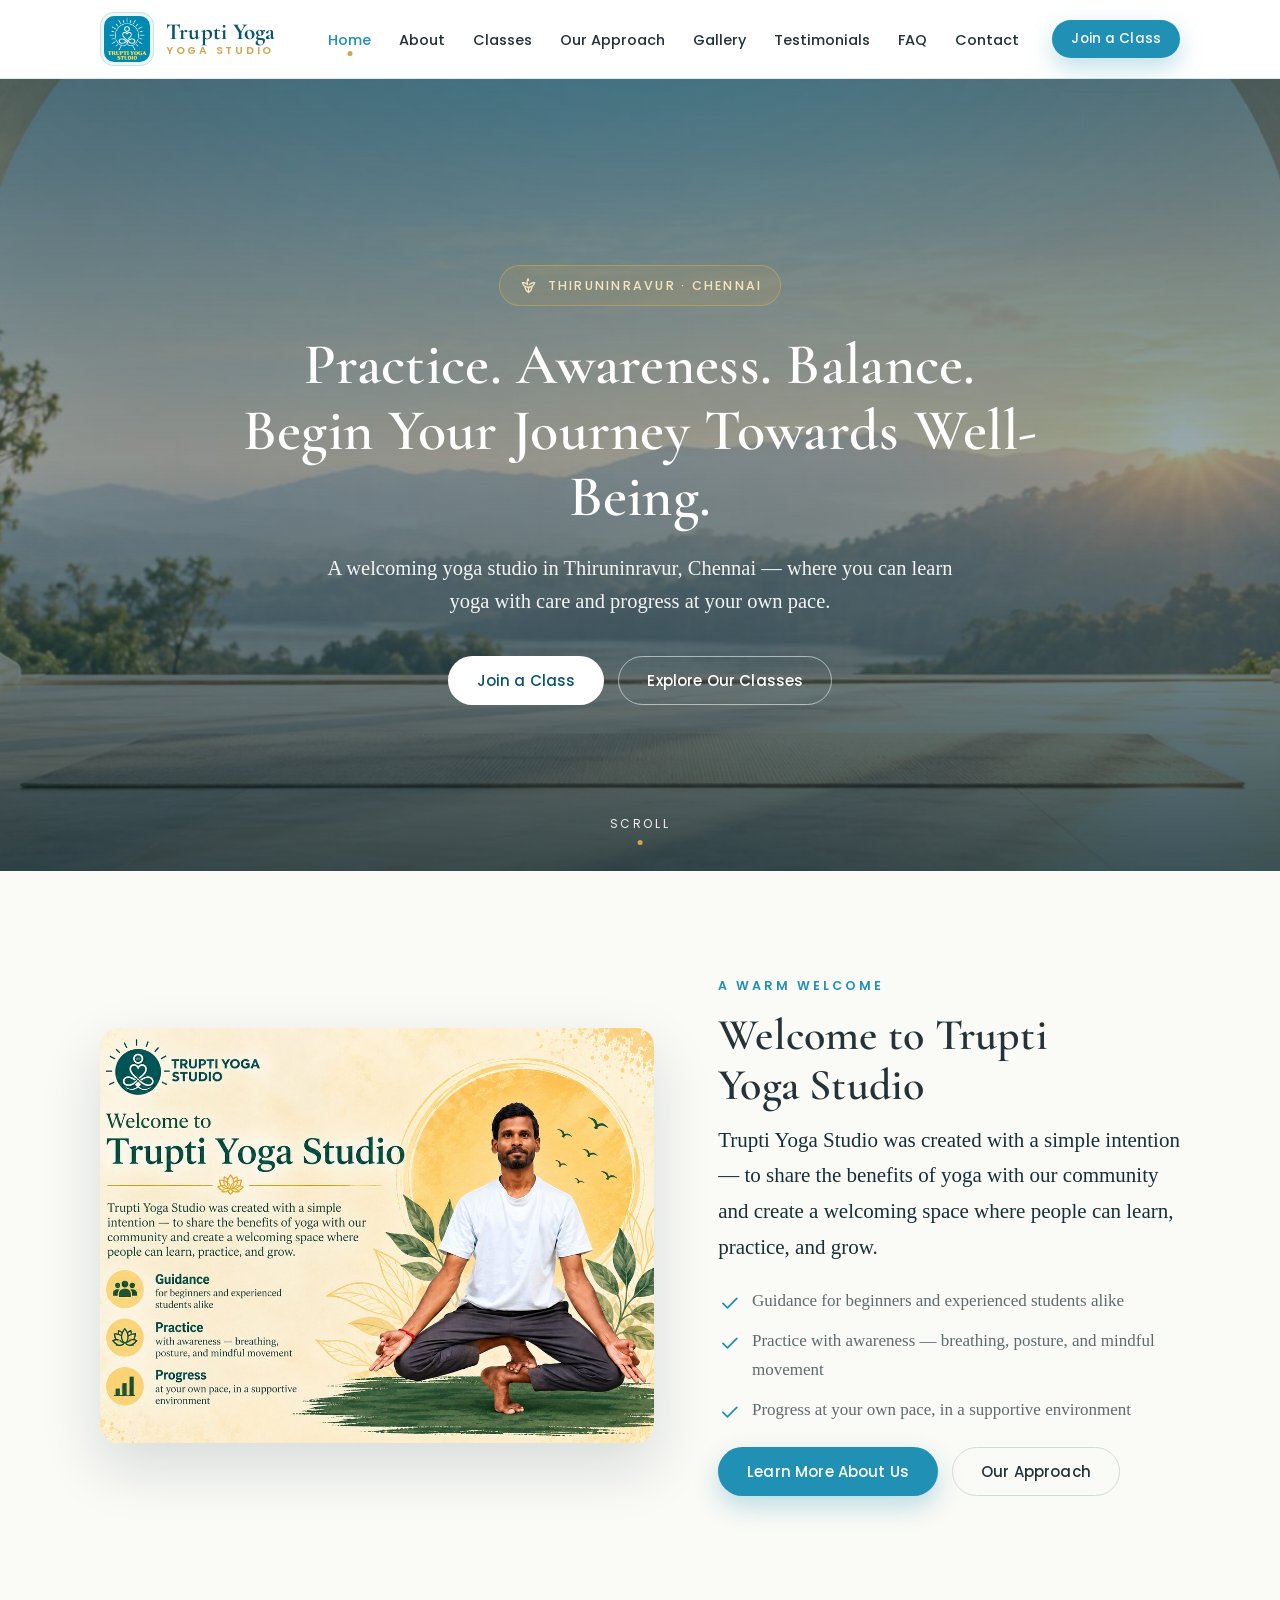
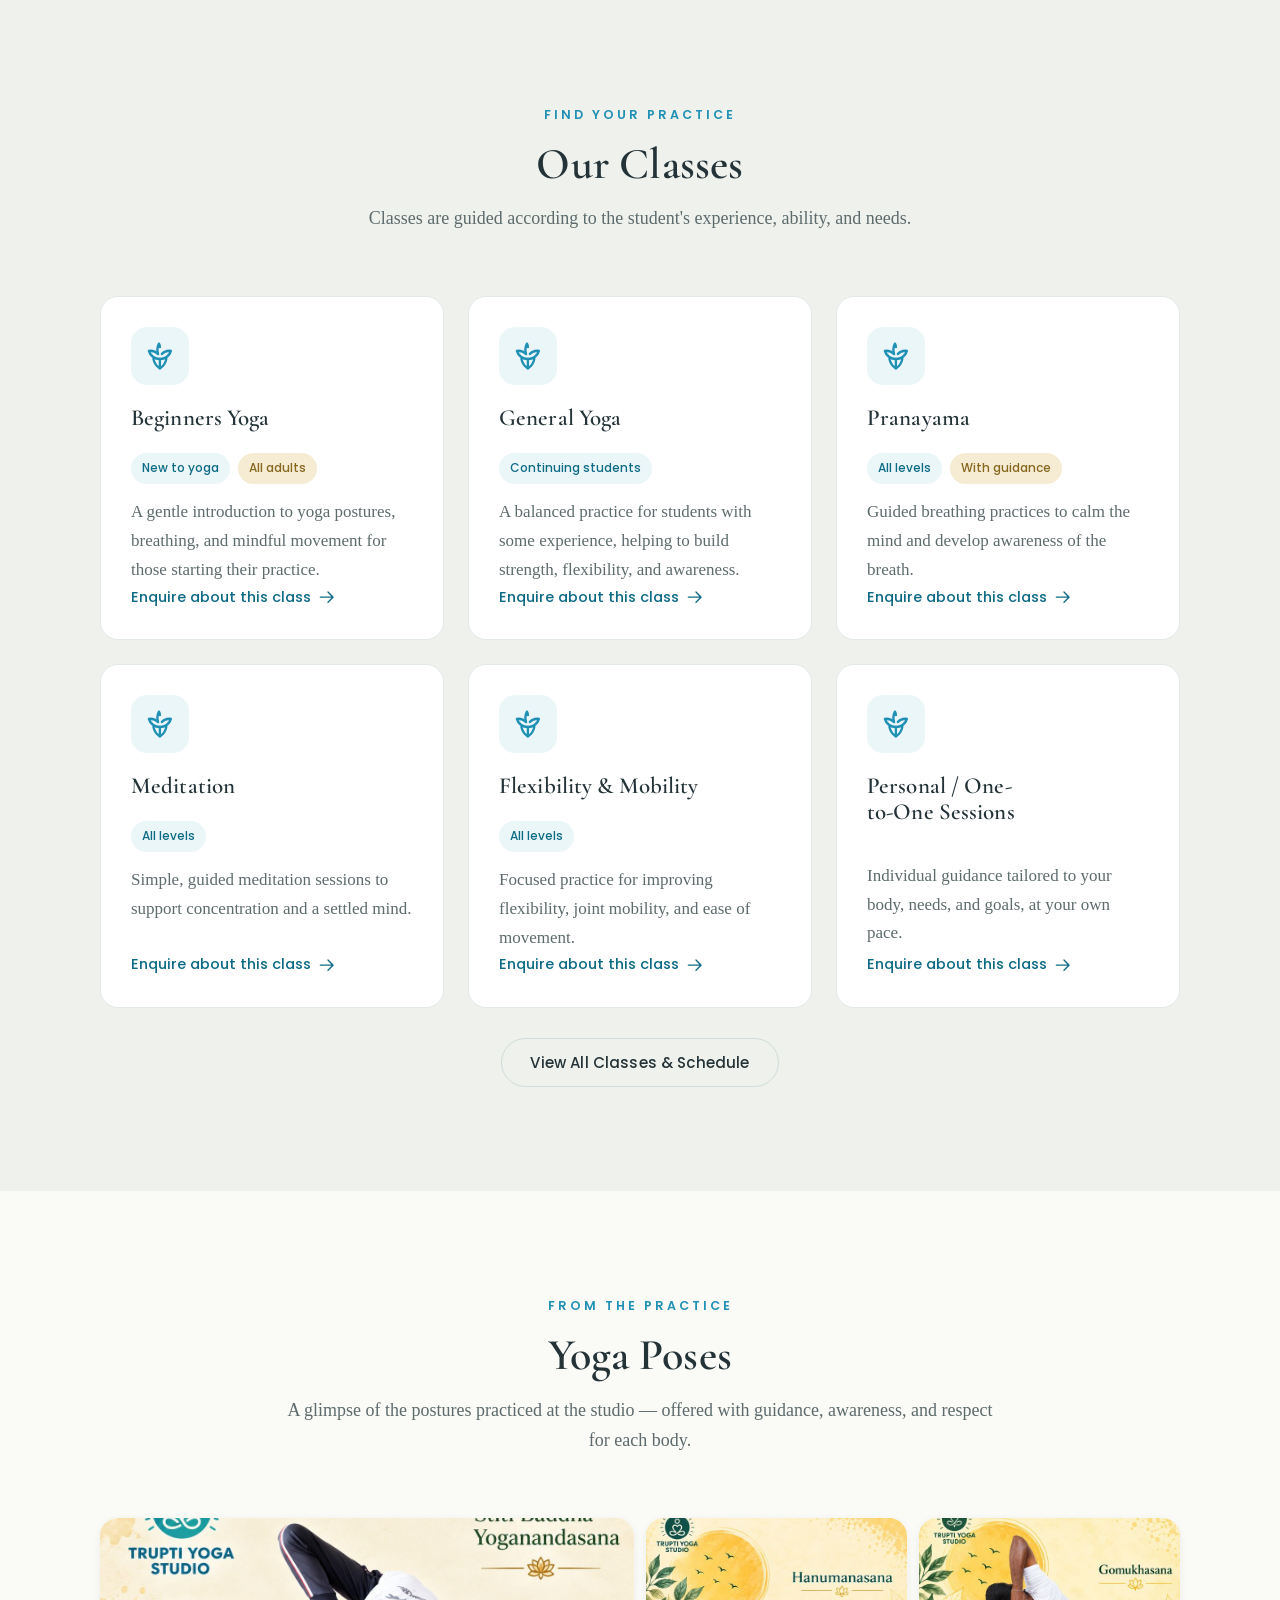
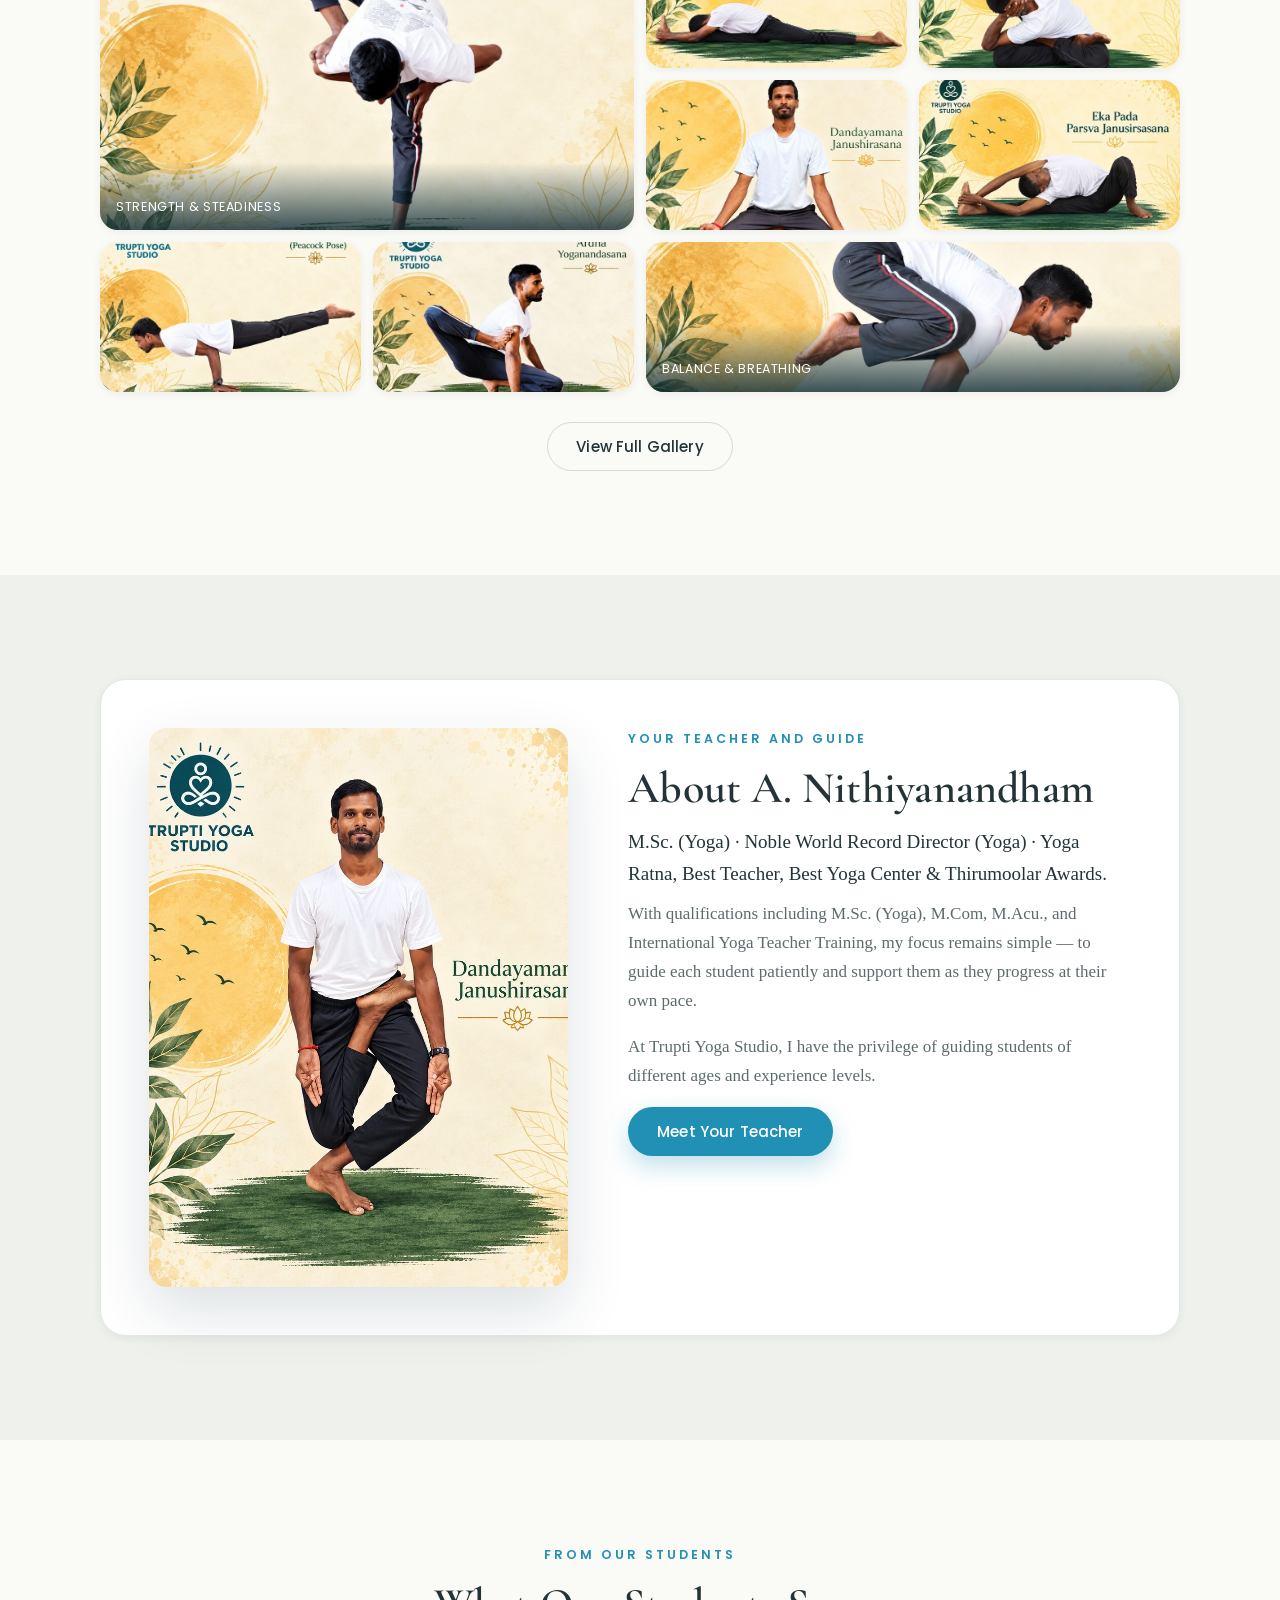
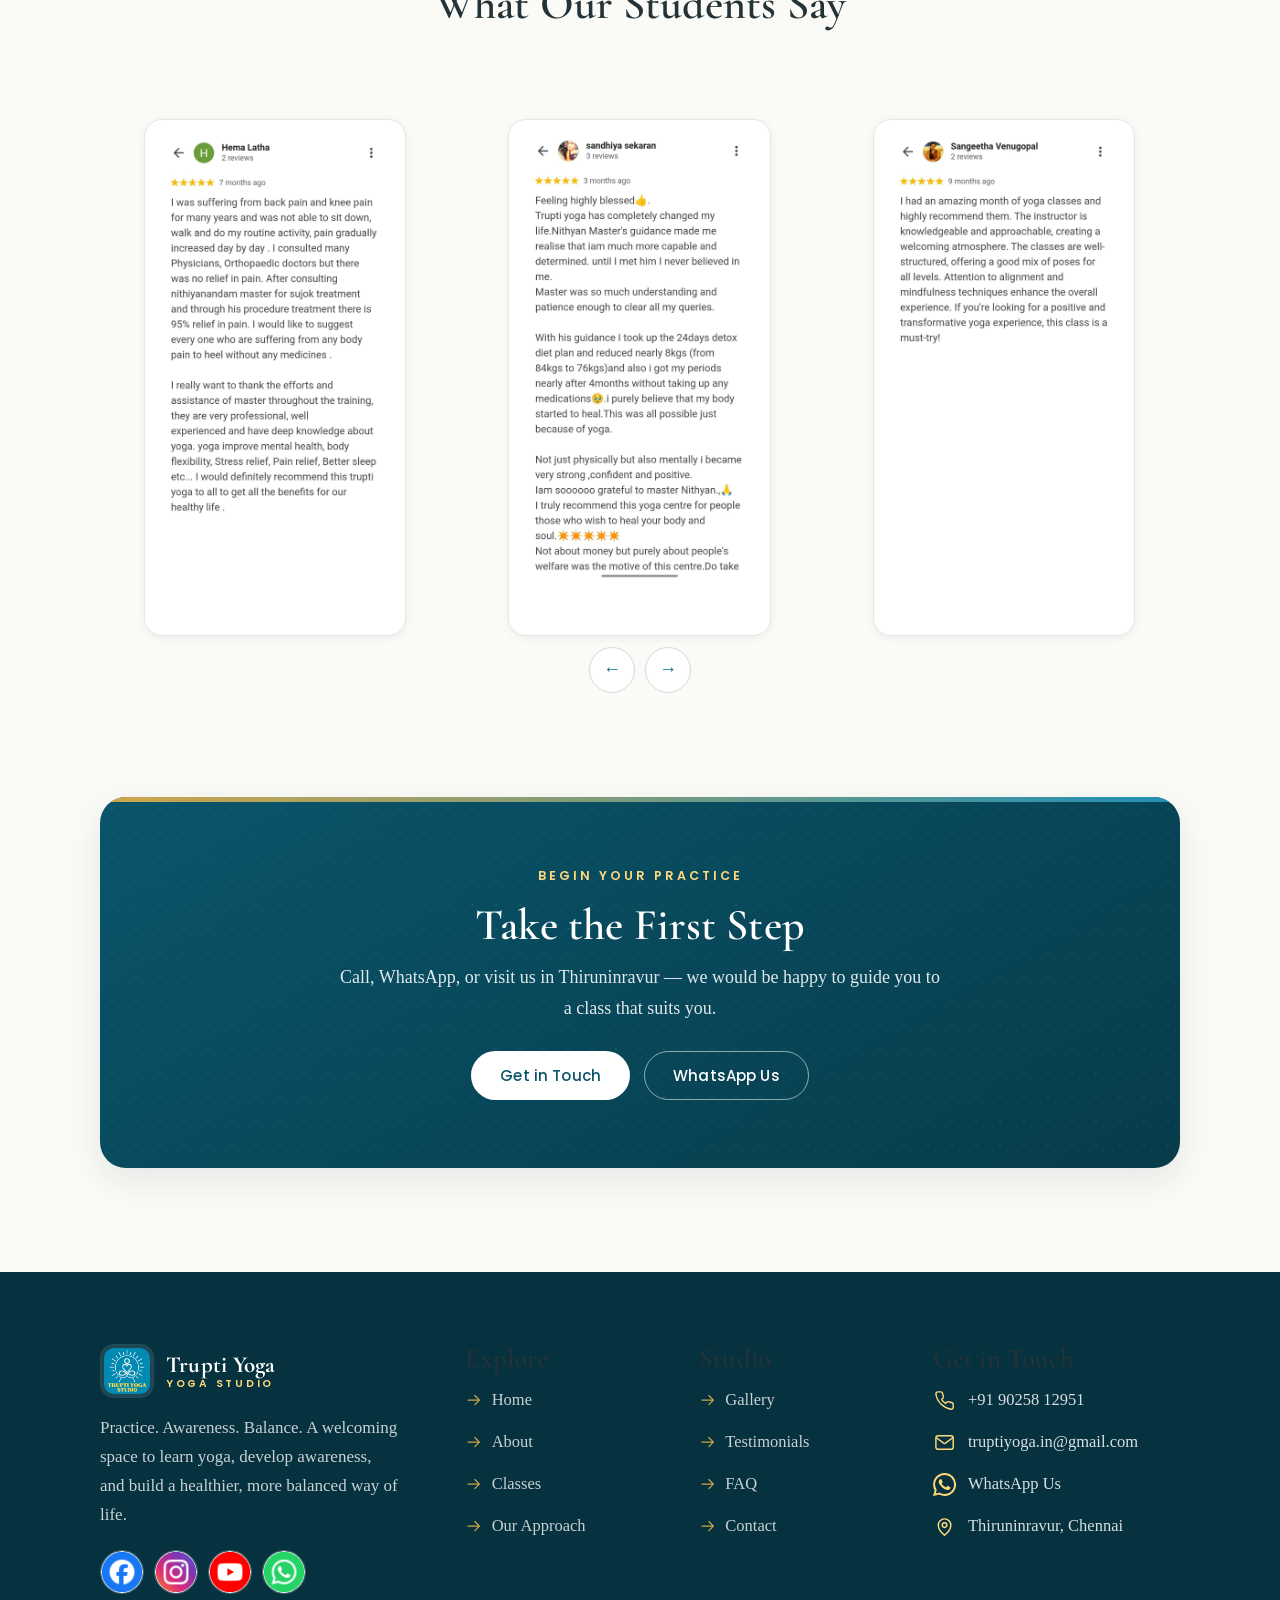
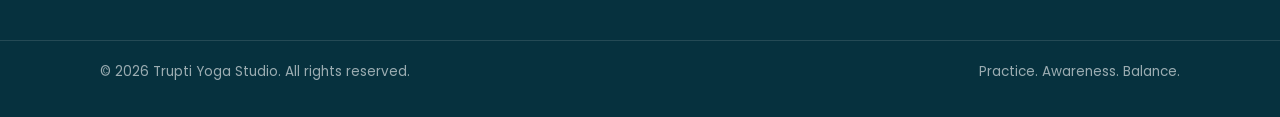
==== commit 84483c3a: "Refresh pose set (1-15), switch body font to system serif, pose collage on homepage, approach.png so" ====
--- a/index.html
+++ b/index.html
@@ -17,7 +17,7 @@
   <link rel="apple-touch-icon" href="assets/img/favicon.png">
   <link rel="preconnect" href="https://fonts.googleapis.com">
   <link rel="preconnect" href="https://fonts.gstatic.com" crossorigin>
-  <link href="https://fonts.googleapis.com/css2?family=Cormorant+Garamond:wght@500;600;700&family=EB+Garamond:ital,wght@0,400;0,500;1,400&family=Poppins:wght@400;500;600&display=swap" rel="stylesheet">
+  <link href="https://fonts.googleapis.com/css2?family=Cormorant+Garamond:wght@500;600;700&family=Poppins:wght@400;500;600:wght@400;500;600&display=swap" rel="stylesheet">
   <link rel="stylesheet" href="assets/css/style.css">
   <script type="application/ld+json">
   {
--- a/assets/css/style.css
+++ b/assets/css/style.css
@@ -32,7 +32,7 @@
 
   /* Typography */
   --font-head: "Cormorant Garamond", Georgia, "Times New Roman", serif;
-  --font-body: "EB Garamond", Georgia, serif;
+  --font-body: Georgia, "Times New Roman", serif;
   --font-ui: "Poppins", system-ui, -apple-system, "Segoe UI", Roboto, sans-serif;
 
   /* Shape & depth */
